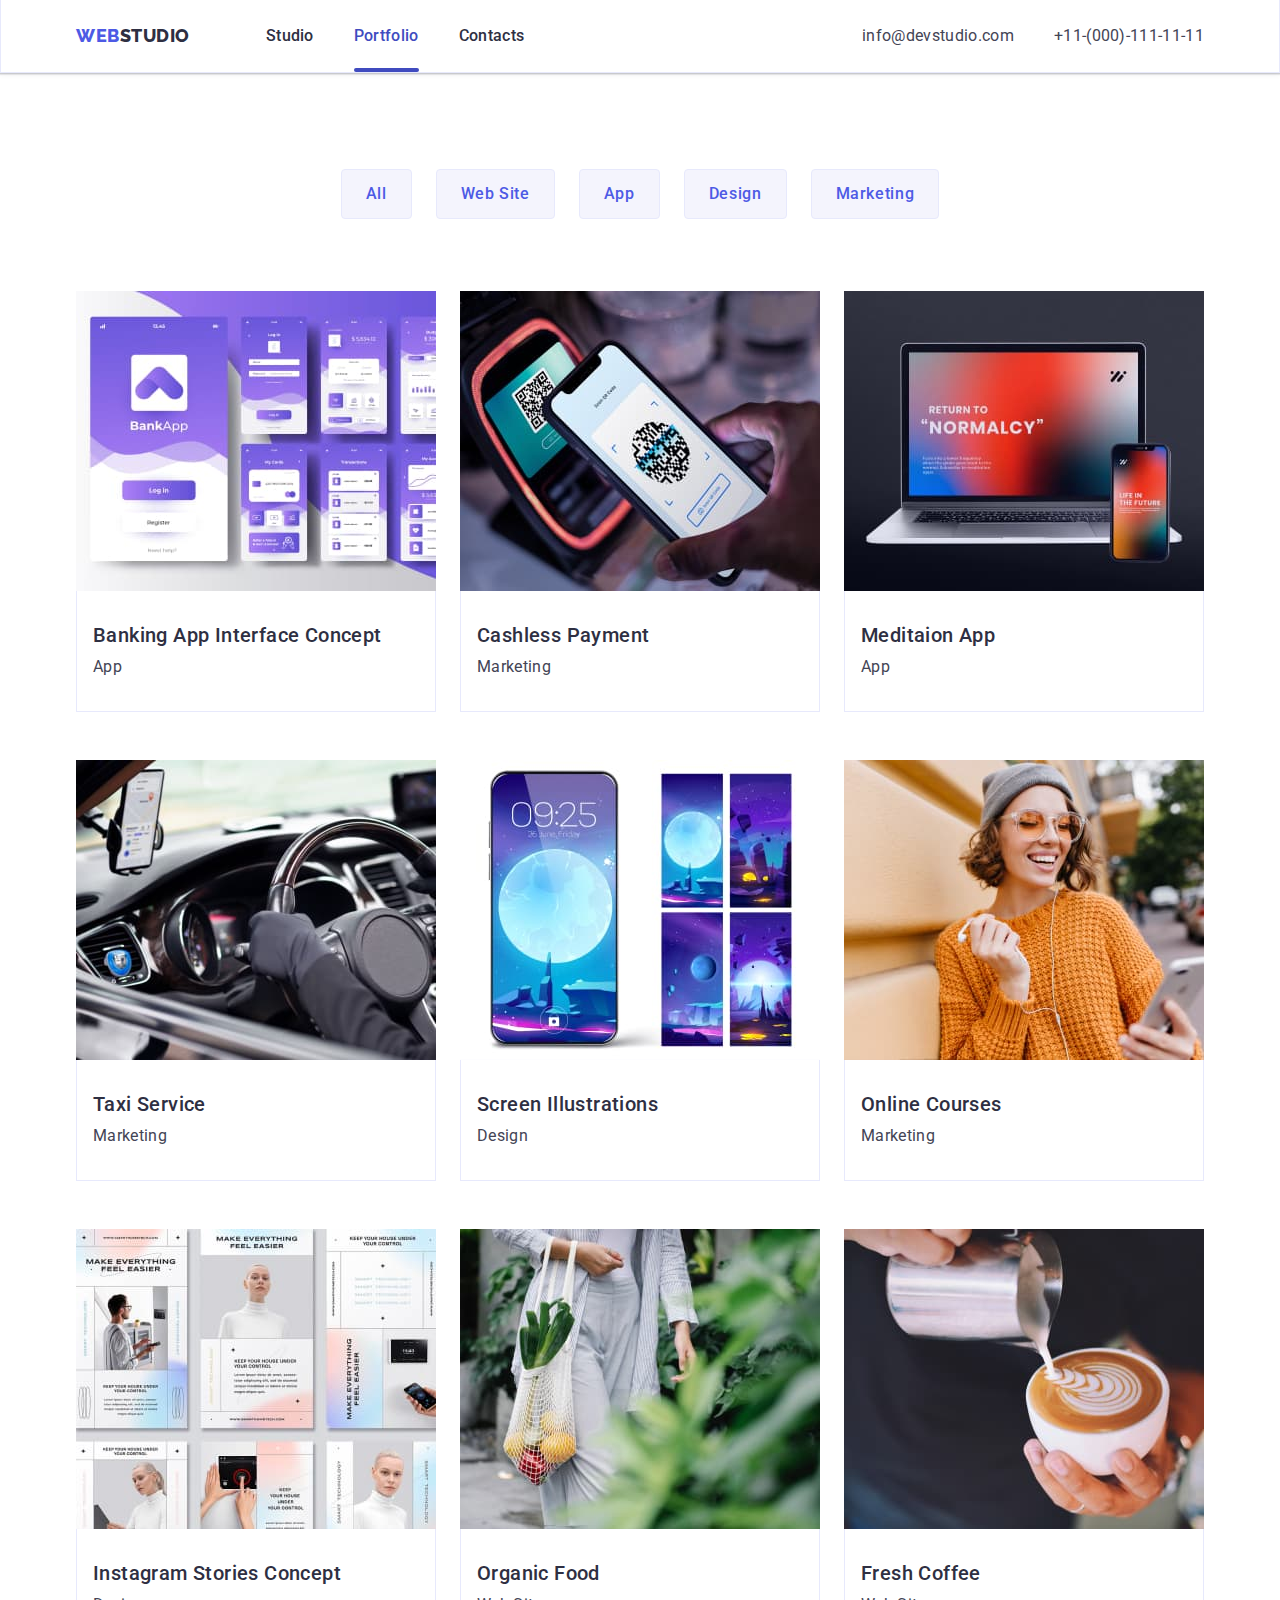
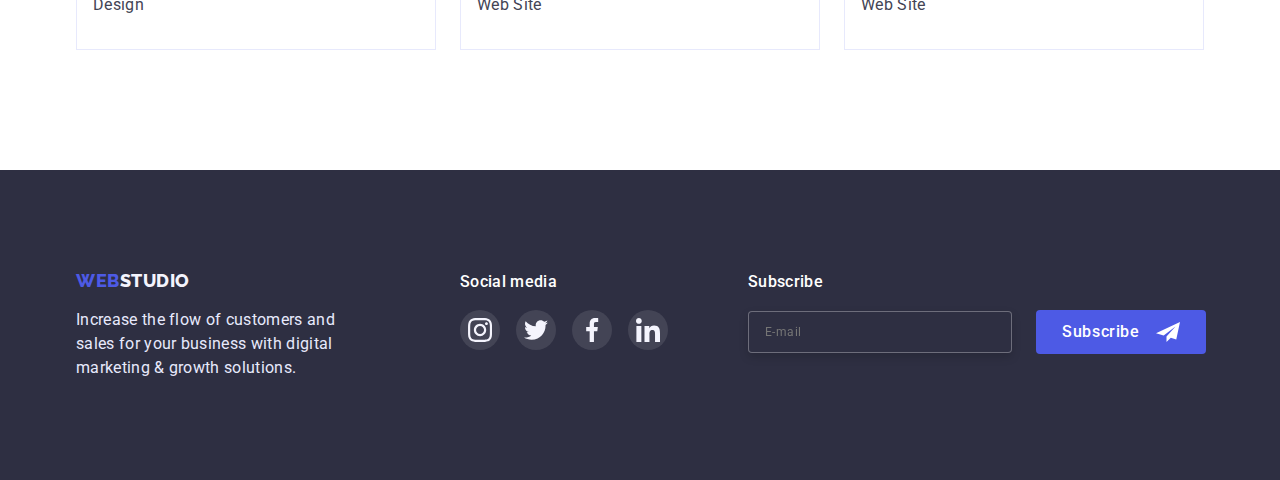
==== portfolio.html @ 1f571b9e "copy" ====
<!DOCTYPE html>
<html lang="en">
  <head>
    <meta charset="UTF-8" />
    <meta http-equiv="X-UA-Compatible" content="IE=edge" />
    <meta name="viewport" content="width=device-width, initial-scale=1.0" />

    <link rel="stylesheet" href="./css/styles.css" />
    <link rel="preconnect" href="https://fonts.googleapis.com" />
    <link rel="preconnect" href="https://fonts.gstatic.com" crossorigin />
    <title>WebStudio</title>
    <link
      href="https://fonts.googleapis.com/css2?family=Raleway:wght@800&family=Roboto:wght@400;500;700;900&display=swap"
      rel="stylesheet"
    />
    <link
      rel="stylesheet"
      href="https://cdn.jsdelivr.net/npm/modern-normalize@1.1.0/modern-normalize.min.css"
    />
    <link rel="stylesheet" href="./css/styles.css" />
  </head>
  <body>
    <!-- ===================navigation================== -->
    <header class="line">
      <div class="container header-page">
        <nav class="header-page-nav">
          <a class="link logo" href="./index.html"
            ><span class="accent">Web</span>Studio</a
          >
          <ul class="link header-page-menu">
            <li class="menu-item">
              <a class="link page-navigation" href="index.html">Studio</a>
            </li>
            <li class="menu-item">
              <a class="link page-navigation current" href="portfolio.html"
                >Portfolio</a
              >
            </li>
            <li class="menu-item">
              <a class="link page-navigation" href="">Contacts</a>
            </li>
          </ul>
        </nav>
        <address class="connection">
          <ul class="link header-page-connect">
            <li class="mail">
              <a class="link contacts" href="mailto:info@devstudio.com"
                >info@devstudio.com</a
              >
            </li>
            <li>
              <a class="link contacts" href="tel:+110001111111"
                >+11-(000)-111-11-11</a
              >
            </li>
          </ul>
        </address>
      </div>
    </header>
    <main>
      <!-- =====================our projects=================== -->
      <section class="project">
        <h1 class="visually-hidden">our projects</h1>
        <div class="container">
          <ul class="link btn-menu">
            <li class="btn-menu-item">
              <button type="button" class="project-button">All</button>
            </li>
            <li class="btn-menu-item">
              <button type="button" class="project-button">Web Site</button>
            </li>
            <li class="btn-menu-item">
              <button type="button" class="project-button">App</button>
            </li>
            <li class="btn-menu-item">
              <button type="button" class="project-button">Design</button>
            </li>
            <li class="btn-menu-item">
              <button type="button" class="project-button">Marketing</button>
            </li>
          </ul>

          <ul class="link project-book">
            <li class="project-book-item">
              <a class="link project-titel" href="#">
                <div class="overlay-wrapper">
                  <img
                    class="picture"
                    src="./images/projeсts/banking.jpg"
                    width="360"
                    height="300"
                    alt="app"
                  />
                  <p class="overlay">
                    14 Stylish and User-Friendly App Design Concepts · Task
                    Manager App · Calorie Tracker App · Exotic Fruit Ecommerce
                    App · Cloud Storage App
                  </p>
                </div>

                <div class="project-box">
                  <h2 class="project-name">Banking App Interface Concept</h2>
                  <p class="project-item">App</p>
                </div>
              </a>
            </li>
            <li class="project-book-item">
              <a href="#" class="link project-titel">
                <div class="overlay-wrapper">
                  <img
                    class="picture"
                    src="./images/projeсts/cashless.jpg"
                    width="360"
                    height="300"
                    alt="pay with phone"
                  />
                  <p class="overlay">
                    14 Stylish and User-Friendly App Design Concepts · Task
                    Manager App · Calorie Tracker App · Exotic Fruit Ecommerce
                    App · Cloud Storage App
                  </p>
                </div>

                <div class="project-box">
                  <h2 class="project-name">Cashless Payment</h2>
                  <p class="project-item">Marketing</p>
                </div>
              </a>
            </li>
            <li class="project-book-item">
              <a href="#" class="link project-titel">
                <div class="overlay-wrapper">
                  <img
                    class="picture"
                    src="./images/projeсts/meditaion.jpg"
                    width="360"
                    height="300"
                    alt="laptop"
                  />
                  <p class="overlay">
                    14 Stylish and User-Friendly App Design Concepts · Task
                    Manager App · Calorie Tracker App · Exotic Fruit Ecommerce
                    App · Cloud Storage App
                  </p>
                </div>

                <div class="project-box">
                  <h2 class="project-name">Meditaion App</h2>
                  <p class="project-item">App</p>
                </div>
              </a>
            </li>
            <li class="project-book-item">
              <a href="#" class="link project-titel">
                <div class="overlay-wrapper">
                  <img
                    class="picture"
                    src="./images/projeсts/taxi.jpg"
                    width="360"
                    height="300"
                    alt="handson the steering wheel of a car"
                  />
                  <p class="overlay">
                    14 Stylish and User-Friendly App Design Concepts · Task
                    Manager App · Calorie Tracker App · Exotic Fruit Ecommerce
                    App · Cloud Storage App
                  </p>
                </div>

                <div class="project-box">
                  <h2 class="project-name">Taxi Service</h2>
                  <p class="project-item">Marketing</p>
                </div>
              </a>
            </li>
            <li class="project-book-item">
              <a href="#" class="link project-titel">
                <div class="overlay-wrapper">
                  <img
                    class="picture"
                    src="./images/projeсts/screen.jpg"
                    width="360"
                    height="300"
                    alt="Illustrations"
                  />
                  <p class="overlay">
                    14 Stylish and User-Friendly App Design Concepts · Task
                    Manager App · Calorie Tracker App · Exotic Fruit Ecommerce
                    App · Cloud Storage App
                  </p>
                </div>

                <div class="project-box">
                  <h2 class="project-name">Screen Illustrations</h2>
                  <p class="project-item">Design</p>
                </div>
              </a>
            </li>
            <li class="project-book-item">
              <a href="#" class="link project-titel">
                <div class="overlay-wrapper">
                  <img
                    class="picture"
                    src="./images/projeсts/online.jpg"
                    alt="smiling girl"
                  />
                  <p class="overlay">
                    14 Stylish and User-Friendly App Design Concepts · Task
                    Manager App · Calorie Tracker App · Exotic Fruit Ecommerce
                    App · Cloud Storage App
                  </p>
                </div>

                <div class="project-box">
                  <h2 class="project-name">Online Courses</h2>
                  <p class="project-item">Marketing</p>
                </div>
              </a>
            </li>
            <li class="project-book-item">
              <a href="#" class="link project-titel">
                <div class="overlay-wrapper">
                  <img
                    class="picture"
                    src="./images/projeсts/instagram.jpg"
                    alt="Stories"
                  />
                  <p class="overlay">
                    14 Stylish and User-Friendly App Design Concepts · Task
                    Manager App · Calorie Tracker App · Exotic Fruit Ecommerce
                    App · Cloud Storage App
                  </p>
                </div>

                <div class="project-box">
                  <h2 class="project-name">Instagram Stories Concept</h2>
                  <p class="project-item">Design</p>
                </div>
              </a>
            </li>
            <li class="project-book-item">
              <a href="#" class="link project-titel">
                <div class="overlay-wrapper">
                  <img
                    class="picture"
                    src="./images/projeсts/organic.jpg"
                    alt="food in a bag"
                  />
                  <p class="overlay">
                    14 Stylish and User-Friendly App Design Concepts · Task
                    Manager App · Calorie Tracker App · Exotic Fruit Ecommerce
                    App · Cloud Storage App
                  </p>
                </div>
                <div class="project-box">
                  <h2 class="project-name">Organic Food</h2>
                  <p class="project-item">Web Site</p>
                </div>
              </a>
            </li>
            <li class="project-book-item">
              <a href="#" class="link project-titel">
                <div class="overlay-wrapper">
                  <img
                    class="picture"
                    src="./images/projeсts/fresh.jpg"
                    alt="pouring milk into coffee"
                  />
                  <p class="overlay">
                    14 Stylish and User-Friendly App Design Concepts · Task
                    Manager App · Calorie Tracker App · Exotic Fruit Ecommerce
                    App · Cloud Storage App
                  </p>
                </div>

                <div class="project-box">
                  <h2 class="project-name">Fresh Coffee</h2>
                  <p class="project-item">Web Site</p>
                </div>
              </a>
            </li>
          </ul>
        </div>
      </section>
    </main>
    <!-- ====================footer=================== -->
    <footer>
      <div class="container footer-box">
        <div>
          <a class="link logo-footer" href="./index.html"
            ><span class="accent">Web</span>Studio</a
          >
          <p class="footer-item">
            Increase the flow of customers and sales for your business with
            digital marketing & growth solutions.
          </p>
        </div>
        <div class="footer-box-left">
          <p class="footer-box-name">Social media</p>
          <ul class="link footer-box-left-item">
            <li class="footer-box-left-title">
              <a class="link footer-social" href="#">
                <svg class="footer-social-icon" width="24" height="24">
                  <use href="./images/icons.svg#icon-instagram"></use>
                </svg>
              </a>
            </li>
            <li class="footer-box-left-title">
              <a class="link footer-social" href="#">
                <svg class="footer-social-icon" width="24" height="24">
                  <use href="./images/icons.svg#icon-twitter"></use>
                </svg>
              </a>
            </li>
            <li class="footer-box-left-title">
              <a class="link footer-social" href="#">
                <svg class="footer-social-icon" width="24" height="24">
                  <use href="./images/icons.svg#icon-facebook"></use>
                </svg>
              </a>
            </li>
            <li class="footer-box-left-title">
              <a class="link footer-social" href="#">
                <svg class="footer-social-icon" width="24" height="24">
                  <use href="./images/icons.svg#icon-linkedin"></use>
                </svg>
              </a>
            </li>
          </ul>
        </div>
        <div class="form-wrapper">
          <p class="form-title">Subscribe</p>
          <form class="form">
            <label for="E-mail">
              <input
                class="footer-input"
                id="E-mail"
                type="text"
                name="E-mail"
                placeholder="E-mail"
              />
            </label>
            <button class="form-btn" type="submit">
              Subscribe
              <svg width="24" height="24">
                <use href="./images/icons.svg#icon-send"></use>
              </svg>
            </button>
          </form>
        </div>
      </div>
    </footer>
  </body>
</html>
---- css/styles.css ----
:root {
  --primary-brand: #4d5ae5;
  --pressed-state: #404bbf;
  --dark: #2e2f42;
  --success: #31d0aa;
  --text: #434455;
  --subtle-text: #8e8f99;
  --accent: #e7e9fc;
  --light: #f4f4fd;
  --modal-overlay: rgba(46, 47, 66, 0.4);
  --hero-background: rgba(46, 47, 66, 0.7);
  --main: #ffffff;
  --transinion-btn: 250ms cubic-bezier(0.4, 0, 0.2, 1);
  --form-color: rgba(255, 255, 255, 0.6);
}

/*  =================nulling styles===================== */

h1,
h2,
h3,
p {
  margin-top: 0;
  margin-bottom: 0;
}

ul {
  margin-bottom: 0;
  margin-top: 0;
  padding-left: 0;
}

.link {
  list-style: none;
  text-decoration: none;
}

img {
  display: block;
  width: 100%;
  height: auto;
}
button {
  cursor: pointer;
}

/* ===============================container================= */

.container {
  width: 1158px;
  margin-left: auto;
  margin-right: auto;
  padding-left: 15px;
  padding-right: 15px;
}

/* ===================body===================== */

body {
  font-family: "Roboto", sans-serif;
  background: var(--main);
  color: var(--dark);
}

.page-navigation.current {
  color: var(--pressed-state);
}

/* --------------header------------- */

.header-page {
  display: flex;
  align-items: center;
}

.header-page-nav {
  display: flex;
  align-items: center;
}

.header-page-menu {
  display: flex;
  align-items: center;
  gap: 40px;
}

.header-page-connect {
  display: flex;
  align-items: center;
}

.accent {
  color: var(--primary-brand);
}

.logo {
  margin-right: 76px;
  padding-top: 24px;
  padding-bottom: 24px;
  font-family: "Raleway", sans-serif;
  font-weight: 800;
  font-size: 18px;
  line-height: 1.33;
  letter-spacing: 0.03em;
  text-transform: uppercase;
  color: var(--dark);
}

.menu-item {
}

.connection {
  font-style: normal;
  margin-left: auto;
}

.mail {
  margin-right: 40px;
}

.contacts {
  font-weight: 400;
  font-size: 16px;
  line-height: 1.5;
  letter-spacing: 0.02em;
  color: var(--text);
  transition: color var(--transinion-btn);
}

.contacts:hover,
.contacts:focus {
  color: var(--pressed-state);
}
.page-navigation {
  position: relative;
  padding-top: 24px;
  padding-bottom: 24px;
  font-weight: 500;
  font-size: 16px;
  line-height: 1.5;
  letter-spacing: 0.02em;
  color: var(--dark);
  display: block;
  transition: color var(--transinion-btn);
}

.page-navigation:hover,
.page-navigation:focus {
  color: var(--pressed-state);
}

/* =================line========== */
.page-navigation::after {
  position: absolute;
  left: 0;
  bottom: 0;
  content: "";
  display: block;
  width: 100%;
  height: 4px;
  border-radius: 2px;
  background-color: var(--pressed-state);
  opacity: 0;
  transition: opacity var(--transinion-btn);
}

.current::after {
  opacity: 1;
}

/* -----------------hero-------------- */

.hero {
  padding-top: 188px;
  padding-bottom: 188px;
  background-color: var(--dark);
  height: 600px;
  max-width: 1440px;
  margin-left: auto;
  margin-right: auto;
  background-image: linear-gradient(
      rgba(46, 47, 66, 0.7),
      rgba(46, 47, 66, 0.7)
    ),
    url(../images/hero.jpg);
  background-size: cover;
  background-position: center;
  background-repeat: no-repeat;
}

.hero-container {
  display: flex;
  flex-direction: column;
  align-items: center;
}

.hero-name {
  font-size: 56px;
  line-height: 1.07;
  text-align: center;
  letter-spacing: 0.02em;
  color: var(--main);
  width: 512px;
}

.hero-button {
  margin-top: 48px;
  background: var(--primary-brand);
  box-shadow: 0px 4px 4px rgba(0, 0, 0, 0.15);
  border-radius: 4px;
  color: var(--main);
  font-weight: 500;
  font-size: 16px;
  line-height: 1.5;
  font-family: inherit;
  letter-spacing: 0.04em;
  padding: 16px 32px;
  border: none;
  transition: color var(--transinion-btn),
    background-color var(--transinion-btn);
}

.hero-button:hover,
.hero-button:focus {
  background-color: var(--pressed-state);
  color: var(--main);
}

/*---------------------top priorities ------------------ */

.priorities {
  display: flex;
}

.page:not(:last-child) {
  margin-right: 24px;
}

.priorities-page {
  padding-top: 120px;
  padding-bottom: 120px;
}

.visually-hidden {
  position: absolute;
  white-space: nowrap;
  width: 1px;
  height: 1px;
  overflow: hidden;
  border: 0;
  padding: 0;
  clip: rect(0 0 0 0);
  clip-path: inset(50%);
  margin: -1px;
}

.priorities-name {
  margin-bottom: 8px;
  font-weight: 500;
  font-size: 20px;
  line-height: 1.2;
  letter-spacing: 0.02em;
  color: var(--dark);
}

.priorities-item {
  font-size: 16px;
  line-height: 1.5;
  letter-spacing: 0.02em;
  color: var(--text);
}
/* ==================icon=========== */
.page::before {
  display: block;
  content: "";
  height: 112px;
  margin-bottom: 8px;
  background: var(--light);
  border-radius: 4px;
  background-position: center;
  background-repeat: no-repeat;
}
.page:nth-child(1)::before {
  background-image: url(../images/section2/camila.jpg);
}
.page:nth-child(2)::before {
  background-image: url(../images/section2/clock.png);
}
.page:nth-child(3)::before {
  background-image: url(../images/section2/diagram.png);
}
.page:nth-child(4)::before {
  background-image: url(../images/section2/astronaut.png);
}

/*------------------------ what are we doing----------------- */

.doing {
  padding-bottom: 120px;
}

.activities-item {
  margin-bottom: 72px;
  font-size: 36px;
  line-height: 1.11;
  text-align: center;
  letter-spacing: 0.02em;
  text-transform: capitalize;
  color: var(--dark);
}

.doing-box:not(:last-child) {
  margin-right: 24px;
}

.doing-page {
  display: flex;
}

/*-------------------------------- our team----------------------- */

.team {
  background-color: var(--light);
  padding-top: 120px;
  padding-bottom: 110px;
}

.team-section {
  display: flex;
}

.team-titel {
  background-color: var(--main);
  box-shadow: 0px 1px 6px rgba(46, 47, 66, 0.08),
    0px 1px 1px rgba(46, 47, 66, 0.16), 0px 2px 1px rgba(46, 47, 66, 0.08);
  border-radius: 0px 0px 4px 4px;
}

.team-titel:not(:last-child) {
  margin-right: 24px;
}

.team-page {
  padding: 32px 16px;
}

.team-item {
  margin-bottom: 72px;
  font-size: 36px;
  line-height: 1.11;
  text-align: center;
  letter-spacing: 0.02em;
  text-transform: capitalize;
  color: var(--dark);
}

.name {
  margin-bottom: 8px;
  font-weight: 500;
  font-size: 20px;
  line-height: 1.2;
  text-align: center;
  letter-spacing: 0.02em;
  color: var(--dark);
}

.job-titel {
  font-size: 16px;
  line-height: 1.5;
  text-align: center;
  letter-spacing: 0.02em;
  color: var(--text);
  margin-bottom: 8px;
}
.team-social-box {
  display: flex;
  align-items: center;
  justify-content: space-between;
}
.team-social-item-btn {
  display: flex;
  justify-content: center;
  align-items: center;
  width: 40px;
  height: 40px;
  background-color: var(--primary-brand);
  border-radius: 50%;
  transition: background-color var(--transinion-btn),
    filter var(--transinion-btn);
}
.team-social-item-btn:hover,
.team-social-item-btn:focus {
  filter: drop-shadow(0px 4px 4px rgba(0, 0, 0, 0.25));
  background-color: var(--pressed-state);
}

/* =====================customers================ */
.customers {
  padding-top: 130px;
  padding-bottom: 120px;
}
.customers-title {
  margin-bottom: 72px;
  font-size: 36px;
  line-height: 1.11;
  text-align: center;
  letter-spacing: 0.02em;
  text-transform: capitalize;
  color: var(--dark);
}
.customers-box {
  display: flex;
  justify-content: center;
}
.customers-item {
  width: 168px;
  height: 88px;
  display: flex;
  justify-content: center;
  align-items: center;
  border: 1px solid var(--subtle-text);
  border-radius: 4px;
  fill: #8e8f99;
  transition: fill var(--transinion-btn), border var(--transinion-btn);
}
.customers-item:hover,
.customers-item:focus {
  border: 1px solid var(--pressed-state);
  fill: var(--pressed-state);
}

.customers-box-item:not(:last-child) {
  margin-right: 24px;
}

/*-------------------------footer------------------- */

footer {
  background-color: var(--dark);
  padding-top: 100px;
  padding-bottom: 100px;
}

.logo-footer {
  color: var(--light);
  font-family: "Raleway";
  font-weight: 800;
  font-size: 18px;
  line-height: 1.16;
  letter-spacing: 0.03em;
  text-transform: uppercase;
}

.footer-item {
  margin-top: 16px;
  line-height: 1.5;
  letter-spacing: 0.02em;
  color: var(--accent);
  width: 264px;
}

.footer-box {
  display: flex;
  align-items: baseline;
}
.footer-box-left-item {
  display: flex;
}
.footer-box-left {
  margin-left: 120px;
}
.footer-box-name {
  margin-bottom: 16px;
  font-weight: 500;
  font-size: 16px;
  line-height: 1.5;
  letter-spacing: 0.02em;
  color: var(--main);
}
.footer-box-left-title:not(:last-child) {
  margin-right: 16px;
}
.footer-social {
  display: flex;
  justify-content: center;
  align-items: center;
  width: 40px;
  height: 40px;
  background: rgba(255, 255, 255, 0.1);
  border-radius: 50%;
  padding: 0;
  transition: background-color var(--transinion-btn);
}
.footer-social:hover,
.footer-social:focus {
  background-color: var(--success);
}
/* ================================form=================== */
.form-wrapper {
  margin-left: 80px;
}

.form-title {
  margin-bottom: 16px;
  font-weight: 500;
  font-size: 16px;
  line-height: 24px;
  letter-spacing: 0.02em;
  color: var(--main);
}

.footer-input {
  padding: 8px 16px;
  width: 264px;
  border: 1px solid rgba(255, 255, 255, 0.3);
  filter: drop-shadow(0px 4px 4px rgba(0, 0, 0, 0.15));
  border-radius: 4px;
  font-weight: 400;
  font-size: 12px;
  line-height: 24px;
  letter-spacing: 0.04em;
  color: var(--main);
  background-color: var(--dark);
}
.form-btn {
  display: flex;
  align-items: center;
  gap: 16px;
  background-color: var(--primary-brand);
  border-radius: 4px;
  border-color: transparent;
  padding: 8px 24px;
  margin-left: 24px;
  font-weight: 500;
  font-size: 16px;
  line-height: 24px;
  text-align: center;
  letter-spacing: 0.04em;
  color: var(--main);
  transition: background-color var(--transinion-btn);
}

.form-btn:hover,
.form-btn:focus {
  background-color: var(--pressed-state);
}
.form {
  display: flex;
  align-items: center;
}
/*----------------------------- portfolio-------------------- */

/* ==============header========= */

.line {
  border: 1px solid var(--accent);
  border-top: none;
  box-shadow: 0px 2px 1px rgba(46, 47, 66, 0.08),
    0px 1px 1px rgba(46, 47, 66, 0.16), 0px 1px 6px rgba(46, 47, 66, 0.08);
}

/*---------------------------- our project-------------------- */
.project {
  padding-top: 96px;
  padding-bottom: 120px;
}
.project-button {
  font-family: inherit;
  background: var(--light);
  border: 1px solid var(--accent);
  border-radius: 4px;
  color: var(--primary-brand);
  padding: 12px 24px;
  font-weight: 500;
  font-size: 16px;
  line-height: 1.5;
  text-align: center;
  letter-spacing: 0.04em;
  transition: background-color var(--transinion-btn),
    color var(--transinion-btn), box-shadow var(--transinion-btn);
}

.project-button:hover,
.project-button:focus {
  background-color: var(--pressed-state);
  color: var(--main);
  box-shadow: 0px 3px 1px rgba(0, 0, 0, 0.1), 0px 2px 1px rgba(0, 0, 0, 0.08),
    0px 2px 2px rgba(0, 0, 0, 0.12);
  border-color: transparent;
}

.project-name {
  margin-bottom: 8px;
  font-weight: 500;
  font-size: 20px;
  line-height: 1.2;
  letter-spacing: 0.02em;
  color: var(--dark);
}

.project-item {
  margin: 0;
  font-size: 16px;
  line-height: 1.5;
  letter-spacing: 0.02em;
  color: var(--text);
}

.btn-menu {
  margin-bottom: 72px;
  display: flex;
  justify-content: center;
}

.btn-menu-item:not(:last-child) {
  margin-right: 24px;
}

.project-book {
  display: flex;
  flex-wrap: wrap;
  column-gap: 24px;
  row-gap: 48px;
}
.project-book-item {
  flex-basis: calc((100% - 48px) / 3);
}

.project-box {
  border: 1px solid var(--accent);
  border-top: none;
  padding: 32px 0 32px 16px;
}
.project-titel {
  display: block;
  transition: box-shadow var(--transinion-btn);
}
.project-titel:hover,
.project-titel:focus {
  box-shadow: 0px 1px 6px rgba(46, 47, 66, 0.08),
    0px 1px 1px rgba(46, 47, 66, 0.16), 0px 2px 1px rgba(46, 47, 66, 0.08);
}
/* =======================overlay================== */
.overlay {
  position: absolute;
  left: 0;
  top: 0;
  padding: 40px 32px;
  width: 100%;
  height: 100%;
  transform: translate(0, 100%);
  transition: transform var(--transinion-btn);
  line-height: 1.5;
  letter-spacing: 0.02em;
  color: #f4f4fd;
  background: #4d5ae5;
  background-blend-mode: soft-light;
  mix-blend-mode: normal;
}
.overlay-wrapper {
  position: relative;
  overflow: hidden;
}
.project-titel:hover .overlay,
.project-titel:focus .overlay {
  transform: translate(0, 0);
}
/* =================modal window====================== */
.backdrop {
  position: fixed;
  top: 0;
  left: 0;
  width: 100%;
  height: 100%;
  background: var(--modal-overlay);
  z-index: 100;
  transition: opacity var(--transinion-btn), visibility var(--transinion-btn);
}
.backdrop.is-hidden {
  opacity: 0;
  visibility: hidden;
  pointer-events: none;
}
.modal {
  width: 408px;
  min-height: 576px;
  background-color: var(--main);
  position: absolute;
  top: 50%;
  left: 50%;
  transform: translate(-50%, -50%);
  padding: 70px 24px 24px;
  border-radius: 4px;
}
.modal-close-btn {
  background-color: transparent;
  border-color: transparent;
  padding: 0;
  background: #e7e9fc;
  width: 24px;
  height: 24px;
  border-radius: 50%;
  display: flex;
  justify-content: center;
  align-items: center;
  position: absolute;
  top: 24px;
  right: 24px;
  transition: background-color 250ms cubic-bezier(0.4, 0, 0.2, 1);
}
.modal-close-btn-icon:hover,
.moal-close-btn-icon:focus {
}
.modal-close-btn:hover,
.modal-close-btn:focus {
  background-color: var(--pressed-state);
  fill: var(--main);
  border-color: transparent;
}
/* ==================modal-form==================== */

.modal-title {
  margin-bottom: 16px;
  font-weight: 500;
  font-size: 16px;
  line-height: 1.5;
  text-align: center;
  letter-spacing: 0.02em;
  color: var(--dark);
}
.modal-wrapper {
  display: flex;
  flex-direction: column;
  border-color: transparent;
}
.modal-form-box {
  margin-bottom: 8px;
}
.input-title {
  display: block;
  font-size: 12px;
  line-height: 14px;
  letter-spacing: 0.04em;
  color: var(--subtle-text);
  margin-bottom: 4px;
}
.form-icon-wrapper {
  position: relative;
  display: block;
}
.form-input {
  border-color: transparent;
  width: 100%;
  height: 40px;
  color: #2e2f42;
  padding-left: 38px;
  border-radius: 4px;
  transition: border-color var(--transinion-btn);
  font-family: "Roboto";
  font-style: normal;
  font-weight: 400;
  font-size: 16px;
  line-height: 1.5;
  letter-spacing: 0.02em;
}
.form-icon {
  position: absolute;
  top: 50%;
  left: 0;
  transform: translate(0, -50%);
  left: 16px;
  transition: fill var(--transinion-btn);
}
.icon-wrapper {
  display: block;
  border: 1px solid rgba(33, 33, 33, 0.2);
  border-radius: 4px;
  transition: border-color var(--transinion-btn);
}
.form-input:focus {
  border: 1px solid var(--primary-brand);
  outline: none;
}
.icon-wrapper:focus {
  border: 1px solid var(--primary-brand);
  fill: var(--primary-brand);
  outline: none;
}
.form-input:focus + .form-icon {
  fill: var(--primary-brand);
}
.textarea-label {
  margin-bottom: 16px;
}
.text-input {
  width: 100%;
  height: 120px;
  border: 1px solid rgba(33, 33, 33, 0.2);
  border-radius: 4px;
  resize: none;
  padding: 8px;
  padding-left: 16px;
  font-family: "Roboto";
  font-style: normal;
  font-weight: 400;
  font-size: 16px;
  line-height: 1.5;
  letter-spacing: 0.02em;
  color: #2e2f42;
}
.text-input::placeholder {
  font-family: "Roboto";
  font-style: normal;
  font-weight: 400;
  font-size: 12px;
  line-height: 1.16;
  letter-spacing: 0.04em;
  color: rgba(117, 117, 117, 0.5);
}
.user-policy-item:before {
  display: block;
  content: "";
  width: 16px;
  height: 16px;
  border: 1px solid var(--dark);
  border-radius: 2px;
  cursor: pointer;
}
.check-icon:checked + .user-policy-item::before {
  background-color: var(--pressed-state);
  background-image: url(../images/vector.svg);
  background-repeat: no-repeat;
  background-size: auto;
  background-position: center;
  transition: outline var(--transinion-btn);
}
.check-icon:focus + .user-policy-item::before {
  outline: 1px solid var(--primary-brand);
}
.user-policy-item {
  display: flex;
  align-items: center;
  gap: 8px;
  margin-bottom: 24px;
  font-family: "Roboto";
  font-style: normal;
  font-weight: 400;
  font-size: 12px;
  line-height: 1.16;
  letter-spacing: 0.04em;
  color: #757575;
}
.policy {
  color: var(--primary-brand);
}
.modal-form-btn {
  display: block;
  margin-left: auto;
  margin-right: auto;
  width: 169px;
  height: 56px;
  font-weight: 500;
  font-size: 16px;
  line-height: 1.5;
  text-align: center;
  letter-spacing: 0.04em;
  color: var(--main);
  background-color: #4d5ae5;
  box-shadow: 0px 4px 4px rgba(0, 0, 0, 0.15);
  border-radius: 4px;
  padding: 16px 32px;
  border-color: transparent;
  transition: background-color var(--pressed-state),
    box-shadow var(--transinion-btn);
}
.modal-form-btn:hover,
.modal-form-btn:focus {
  background-color: #404bbf;
  box-shadow: 0px 4px 4px rgba(0, 0, 0, 0.15);
  border-radius: 4px;
}
---- css/styles.css ----
:root {
  --primary-brand: #4d5ae5;
  --pressed-state: #404bbf;
  --dark: #2e2f42;
  --success: #31d0aa;
  --text: #434455;
  --subtle-text: #8e8f99;
  --accent: #e7e9fc;
  --light: #f4f4fd;
  --modal-overlay: rgba(46, 47, 66, 0.4);
  --hero-background: rgba(46, 47, 66, 0.7);
  --main: #ffffff;
  --transinion-btn: 250ms cubic-bezier(0.4, 0, 0.2, 1);
  --form-color: rgba(255, 255, 255, 0.6);
}

/*  =================nulling styles===================== */

h1,
h2,
h3,
p {
  margin-top: 0;
  margin-bottom: 0;
}

ul {
  margin-bottom: 0;
  margin-top: 0;
  padding-left: 0;
}

.link {
  list-style: none;
  text-decoration: none;
}

img {
  display: block;
  width: 100%;
  height: auto;
}
button {
  cursor: pointer;
}

/* ===============================container================= */

.container {
  width: 1158px;
  margin-left: auto;
  margin-right: auto;
  padding-left: 15px;
  padding-right: 15px;
}

/* ===================body===================== */

body {
  font-family: "Roboto", sans-serif;
  background: var(--main);
  color: var(--dark);
}

.page-navigation.current {
  color: var(--pressed-state);
}

/* --------------header------------- */

.header-page {
  display: flex;
  align-items: center;
}

.header-page-nav {
  display: flex;
  align-items: center;
}

.header-page-menu {
  display: flex;
  align-items: center;
  gap: 40px;
}

.header-page-connect {
  display: flex;
  align-items: center;
}

.accent {
  color: var(--primary-brand);
}

.logo {
  margin-right: 76px;
  padding-top: 24px;
  padding-bottom: 24px;
  font-family: "Raleway", sans-serif;
  font-weight: 800;
  font-size: 18px;
  line-height: 1.33;
  letter-spacing: 0.03em;
  text-transform: uppercase;
  color: var(--dark);
}

.menu-item {
}

.connection {
  font-style: normal;
  margin-left: auto;
}

.mail {
  margin-right: 40px;
}

.contacts {
  font-weight: 400;
  font-size: 16px;
  line-height: 1.5;
  letter-spacing: 0.02em;
  color: var(--text);
  transition: color var(--transinion-btn);
}

.contacts:hover,
.contacts:focus {
  color: var(--pressed-state);
}
.page-navigation {
  position: relative;
  padding-top: 24px;
  padding-bottom: 24px;
  font-weight: 500;
  font-size: 16px;
  line-height: 1.5;
  letter-spacing: 0.02em;
  color: var(--dark);
  display: block;
  transition: color var(--transinion-btn);
}

.page-navigation:hover,
.page-navigation:focus {
  color: var(--pressed-state);
}

/* =================line========== */
.page-navigation::after {
  position: absolute;
  left: 0;
  bottom: 0;
  content: "";
  display: block;
  width: 100%;
  height: 4px;
  border-radius: 2px;
  background-color: var(--pressed-state);
  opacity: 0;
  transition: opacity var(--transinion-btn);
}

.current::after {
  opacity: 1;
}

/* -----------------hero-------------- */

.hero {
  padding-top: 188px;
  padding-bottom: 188px;
  background-color: var(--dark);
  height: 600px;
  max-width: 1440px;
  margin-left: auto;
  margin-right: auto;
  background-image: linear-gradient(
      rgba(46, 47, 66, 0.7),
      rgba(46, 47, 66, 0.7)
    ),
    url(../images/hero.jpg);
  background-size: cover;
  background-position: center;
  background-repeat: no-repeat;
}

.hero-container {
  display: flex;
  flex-direction: column;
  align-items: center;
}

.hero-name {
  font-size: 56px;
  line-height: 1.07;
  text-align: center;
  letter-spacing: 0.02em;
  color: var(--main);
  width: 512px;
}

.hero-button {
  margin-top: 48px;
  background: var(--primary-brand);
  box-shadow: 0px 4px 4px rgba(0, 0, 0, 0.15);
  border-radius: 4px;
  color: var(--main);
  font-weight: 500;
  font-size: 16px;
  line-height: 1.5;
  font-family: inherit;
  letter-spacing: 0.04em;
  padding: 16px 32px;
  border: none;
  transition: color var(--transinion-btn),
    background-color var(--transinion-btn);
}

.hero-button:hover,
.hero-button:focus {
  background-color: var(--pressed-state);
  color: var(--main);
}

/*---------------------top priorities ------------------ */

.priorities {
  display: flex;
}

.page:not(:last-child) {
  margin-right: 24px;
}

.priorities-page {
  padding-top: 120px;
  padding-bottom: 120px;
}

.visually-hidden {
  position: absolute;
  white-space: nowrap;
  width: 1px;
  height: 1px;
  overflow: hidden;
  border: 0;
  padding: 0;
  clip: rect(0 0 0 0);
  clip-path: inset(50%);
  margin: -1px;
}

.priorities-name {
  margin-bottom: 8px;
  font-weight: 500;
  font-size: 20px;
  line-height: 1.2;
  letter-spacing: 0.02em;
  color: var(--dark);
}

.priorities-item {
  font-size: 16px;
  line-height: 1.5;
  letter-spacing: 0.02em;
  color: var(--text);
}
/* ==================icon=========== */
.page::before {
  display: block;
  content: "";
  height: 112px;
  margin-bottom: 8px;
  background: var(--light);
  border-radius: 4px;
  background-position: center;
  background-repeat: no-repeat;
}
.page:nth-child(1)::before {
  background-image: url(../images/section2/camila.jpg);
}
.page:nth-child(2)::before {
  background-image: url(../images/section2/clock.png);
}
.page:nth-child(3)::before {
  background-image: url(../images/section2/diagram.png);
}
.page:nth-child(4)::before {
  background-image: url(../images/section2/astronaut.png);
}

/*------------------------ what are we doing----------------- */

.doing {
  padding-bottom: 120px;
}

.activities-item {
  margin-bottom: 72px;
  font-size: 36px;
  line-height: 1.11;
  text-align: center;
  letter-spacing: 0.02em;
  text-transform: capitalize;
  color: var(--dark);
}

.doing-box:not(:last-child) {
  margin-right: 24px;
}

.doing-page {
  display: flex;
}

/*-------------------------------- our team----------------------- */

.team {
  background-color: var(--light);
  padding-top: 120px;
  padding-bottom: 110px;
}

.team-section {
  display: flex;
}

.team-titel {
  background-color: var(--main);
  box-shadow: 0px 1px 6px rgba(46, 47, 66, 0.08),
    0px 1px 1px rgba(46, 47, 66, 0.16), 0px 2px 1px rgba(46, 47, 66, 0.08);
  border-radius: 0px 0px 4px 4px;
}

.team-titel:not(:last-child) {
  margin-right: 24px;
}

.team-page {
  padding: 32px 16px;
}

.team-item {
  margin-bottom: 72px;
  font-size: 36px;
  line-height: 1.11;
  text-align: center;
  letter-spacing: 0.02em;
  text-transform: capitalize;
  color: var(--dark);
}

.name {
  margin-bottom: 8px;
  font-weight: 500;
  font-size: 20px;
  line-height: 1.2;
  text-align: center;
  letter-spacing: 0.02em;
  color: var(--dark);
}

.job-titel {
  font-size: 16px;
  line-height: 1.5;
  text-align: center;
  letter-spacing: 0.02em;
  color: var(--text);
  margin-bottom: 8px;
}
.team-social-box {
  display: flex;
  align-items: center;
  justify-content: space-between;
}
.team-social-item-btn {
  display: flex;
  justify-content: center;
  align-items: center;
  width: 40px;
  height: 40px;
  background-color: var(--primary-brand);
  border-radius: 50%;
  transition: background-color var(--transinion-btn),
    filter var(--transinion-btn);
}
.team-social-item-btn:hover,
.team-social-item-btn:focus {
  filter: drop-shadow(0px 4px 4px rgba(0, 0, 0, 0.25));
  background-color: var(--pressed-state);
}

/* =====================customers================ */
.customers {
  padding-top: 130px;
  padding-bottom: 120px;
}
.customers-title {
  margin-bottom: 72px;
  font-size: 36px;
  line-height: 1.11;
  text-align: center;
  letter-spacing: 0.02em;
  text-transform: capitalize;
  color: var(--dark);
}
.customers-box {
  display: flex;
  justify-content: center;
}
.customers-item {
  width: 168px;
  height: 88px;
  display: flex;
  justify-content: center;
  align-items: center;
  border: 1px solid var(--subtle-text);
  border-radius: 4px;
  fill: #8e8f99;
  transition: fill var(--transinion-btn), border var(--transinion-btn);
}
.customers-item:hover,
.customers-item:focus {
  border: 1px solid var(--pressed-state);
  fill: var(--pressed-state);
}

.customers-box-item:not(:last-child) {
  margin-right: 24px;
}

/*-------------------------footer------------------- */

footer {
  background-color: var(--dark);
  padding-top: 100px;
  padding-bottom: 100px;
}

.logo-footer {
  color: var(--light);
  font-family: "Raleway";
  font-weight: 800;
  font-size: 18px;
  line-height: 1.16;
  letter-spacing: 0.03em;
  text-transform: uppercase;
}

.footer-item {
  margin-top: 16px;
  line-height: 1.5;
  letter-spacing: 0.02em;
  color: var(--accent);
  width: 264px;
}

.footer-box {
  display: flex;
  align-items: baseline;
}
.footer-box-left-item {
  display: flex;
}
.footer-box-left {
  margin-left: 120px;
}
.footer-box-name {
  margin-bottom: 16px;
  font-weight: 500;
  font-size: 16px;
  line-height: 1.5;
  letter-spacing: 0.02em;
  color: var(--main);
}
.footer-box-left-title:not(:last-child) {
  margin-right: 16px;
}
.footer-social {
  display: flex;
  justify-content: center;
  align-items: center;
  width: 40px;
  height: 40px;
  background: rgba(255, 255, 255, 0.1);
  border-radius: 50%;
  padding: 0;
  transition: background-color var(--transinion-btn);
}
.footer-social:hover,
.footer-social:focus {
  background-color: var(--success);
}
/* ================================form=================== */
.form-wrapper {
  margin-left: 80px;
}

.form-title {
  margin-bottom: 16px;
  font-weight: 500;
  font-size: 16px;
  line-height: 24px;
  letter-spacing: 0.02em;
  color: var(--main);
}

.footer-input {
  padding: 8px 16px;
  width: 264px;
  border: 1px solid rgba(255, 255, 255, 0.3);
  filter: drop-shadow(0px 4px 4px rgba(0, 0, 0, 0.15));
  border-radius: 4px;
  font-weight: 400;
  font-size: 12px;
  line-height: 24px;
  letter-spacing: 0.04em;
  color: var(--main);
  background-color: var(--dark);
}
.form-btn {
  display: flex;
  align-items: center;
  gap: 16px;
  background-color: var(--primary-brand);
  border-radius: 4px;
  border-color: transparent;
  padding: 8px 24px;
  margin-left: 24px;
  font-weight: 500;
  font-size: 16px;
  line-height: 24px;
  text-align: center;
  letter-spacing: 0.04em;
  color: var(--main);
  transition: background-color var(--transinion-btn);
}

.form-btn:hover,
.form-btn:focus {
  background-color: var(--pressed-state);
}
.form {
  display: flex;
  align-items: center;
}
/*----------------------------- portfolio-------------------- */

/* ==============header========= */

.line {
  border: 1px solid var(--accent);
  border-top: none;
  box-shadow: 0px 2px 1px rgba(46, 47, 66, 0.08),
    0px 1px 1px rgba(46, 47, 66, 0.16), 0px 1px 6px rgba(46, 47, 66, 0.08);
}

/*---------------------------- our project-------------------- */
.project {
  padding-top: 96px;
  padding-bottom: 120px;
}
.project-button {
  font-family: inherit;
  background: var(--light);
  border: 1px solid var(--accent);
  border-radius: 4px;
  color: var(--primary-brand);
  padding: 12px 24px;
  font-weight: 500;
  font-size: 16px;
  line-height: 1.5;
  text-align: center;
  letter-spacing: 0.04em;
  transition: background-color var(--transinion-btn),
    color var(--transinion-btn), box-shadow var(--transinion-btn);
}

.project-button:hover,
.project-button:focus {
  background-color: var(--pressed-state);
  color: var(--main);
  box-shadow: 0px 3px 1px rgba(0, 0, 0, 0.1), 0px 2px 1px rgba(0, 0, 0, 0.08),
    0px 2px 2px rgba(0, 0, 0, 0.12);
  border-color: transparent;
}

.project-name {
  margin-bottom: 8px;
  font-weight: 500;
  font-size: 20px;
  line-height: 1.2;
  letter-spacing: 0.02em;
  color: var(--dark);
}

.project-item {
  margin: 0;
  font-size: 16px;
  line-height: 1.5;
  letter-spacing: 0.02em;
  color: var(--text);
}

.btn-menu {
  margin-bottom: 72px;
  display: flex;
  justify-content: center;
}

.btn-menu-item:not(:last-child) {
  margin-right: 24px;
}

.project-book {
  display: flex;
  flex-wrap: wrap;
  column-gap: 24px;
  row-gap: 48px;
}
.project-book-item {
  flex-basis: calc((100% - 48px) / 3);
}

.project-box {
  border: 1px solid var(--accent);
  border-top: none;
  padding: 32px 0 32px 16px;
}
.project-titel {
  display: block;
  transition: box-shadow var(--transinion-btn);
}
.project-titel:hover,
.project-titel:focus {
  box-shadow: 0px 1px 6px rgba(46, 47, 66, 0.08),
    0px 1px 1px rgba(46, 47, 66, 0.16), 0px 2px 1px rgba(46, 47, 66, 0.08);
}
/* =======================overlay================== */
.overlay {
  position: absolute;
  left: 0;
  top: 0;
  padding: 40px 32px;
  width: 100%;
  height: 100%;
  transform: translate(0, 100%);
  transition: transform var(--transinion-btn);
  line-height: 1.5;
  letter-spacing: 0.02em;
  color: #f4f4fd;
  background: #4d5ae5;
  background-blend-mode: soft-light;
  mix-blend-mode: normal;
}
.overlay-wrapper {
  position: relative;
  overflow: hidden;
}
.project-titel:hover .overlay,
.project-titel:focus .overlay {
  transform: translate(0, 0);
}
/* =================modal window====================== */
.backdrop {
  position: fixed;
  top: 0;
  left: 0;
  width: 100%;
  height: 100%;
  background: var(--modal-overlay);
  z-index: 100;
  transition: opacity var(--transinion-btn), visibility var(--transinion-btn);
}
.backdrop.is-hidden {
  opacity: 0;
  visibility: hidden;
  pointer-events: none;
}
.modal {
  width: 408px;
  min-height: 576px;
  background-color: var(--main);
  position: absolute;
  top: 50%;
  left: 50%;
  transform: translate(-50%, -50%);
  padding: 70px 24px 24px;
  border-radius: 4px;
}
.modal-close-btn {
  background-color: transparent;
  border-color: transparent;
  padding: 0;
  background: #e7e9fc;
  width: 24px;
  height: 24px;
  border-radius: 50%;
  display: flex;
  justify-content: center;
  align-items: center;
  position: absolute;
  top: 24px;
  right: 24px;
  transition: background-color 250ms cubic-bezier(0.4, 0, 0.2, 1);
}
.modal-close-btn-icon:hover,
.moal-close-btn-icon:focus {
}
.modal-close-btn:hover,
.modal-close-btn:focus {
  background-color: var(--pressed-state);
  fill: var(--main);
  border-color: transparent;
}
/* ==================modal-form==================== */

.modal-title {
  margin-bottom: 16px;
  font-weight: 500;
  font-size: 16px;
  line-height: 1.5;
  text-align: center;
  letter-spacing: 0.02em;
  color: var(--dark);
}
.modal-wrapper {
  display: flex;
  flex-direction: column;
  border-color: transparent;
}
.modal-form-box {
  margin-bottom: 8px;
}
.input-title {
  display: block;
  font-size: 12px;
  line-height: 14px;
  letter-spacing: 0.04em;
  color: var(--subtle-text);
  margin-bottom: 4px;
}
.form-icon-wrapper {
  position: relative;
  display: block;
}
.form-input {
  border-color: transparent;
  width: 100%;
  height: 40px;
  color: #2e2f42;
  padding-left: 38px;
  border-radius: 4px;
  transition: border-color var(--transinion-btn);
  font-family: "Roboto";
  font-style: normal;
  font-weight: 400;
  font-size: 16px;
  line-height: 1.5;
  letter-spacing: 0.02em;
}
.form-icon {
  position: absolute;
  top: 50%;
  left: 0;
  transform: translate(0, -50%);
  left: 16px;
  transition: fill var(--transinion-btn);
}
.icon-wrapper {
  display: block;
  border: 1px solid rgba(33, 33, 33, 0.2);
  border-radius: 4px;
  transition: border-color var(--transinion-btn);
}
.form-input:focus {
  border: 1px solid var(--primary-brand);
  outline: none;
}
.icon-wrapper:focus {
  border: 1px solid var(--primary-brand);
  fill: var(--primary-brand);
  outline: none;
}
.form-input:focus + .form-icon {
  fill: var(--primary-brand);
}
.textarea-label {
  margin-bottom: 16px;
}
.text-input {
  width: 100%;
  height: 120px;
  border: 1px solid rgba(33, 33, 33, 0.2);
  border-radius: 4px;
  resize: none;
  padding: 8px;
  padding-left: 16px;
  font-family: "Roboto";
  font-style: normal;
  font-weight: 400;
  font-size: 16px;
  line-height: 1.5;
  letter-spacing: 0.02em;
  color: #2e2f42;
}
.text-input::placeholder {
  font-family: "Roboto";
  font-style: normal;
  font-weight: 400;
  font-size: 12px;
  line-height: 1.16;
  letter-spacing: 0.04em;
  color: rgba(117, 117, 117, 0.5);
}
.user-policy-item:before {
  display: block;
  content: "";
  width: 16px;
  height: 16px;
  border: 1px solid var(--dark);
  border-radius: 2px;
  cursor: pointer;
}
.check-icon:checked + .user-policy-item::before {
  background-color: var(--pressed-state);
  background-image: url(../images/vector.svg);
  background-repeat: no-repeat;
  background-size: auto;
  background-position: center;
  transition: outline var(--transinion-btn);
}
.check-icon:focus + .user-policy-item::before {
  outline: 1px solid var(--primary-brand);
}
.user-policy-item {
  display: flex;
  align-items: center;
  gap: 8px;
  margin-bottom: 24px;
  font-family: "Roboto";
  font-style: normal;
  font-weight: 400;
  font-size: 12px;
  line-height: 1.16;
  letter-spacing: 0.04em;
  color: #757575;
}
.policy {
  color: var(--primary-brand);
}
.modal-form-btn {
  display: block;
  margin-left: auto;
  margin-right: auto;
  width: 169px;
  height: 56px;
  font-weight: 500;
  font-size: 16px;
  line-height: 1.5;
  text-align: center;
  letter-spacing: 0.04em;
  color: var(--main);
  background-color: #4d5ae5;
  box-shadow: 0px 4px 4px rgba(0, 0, 0, 0.15);
  border-radius: 4px;
  padding: 16px 32px;
  border-color: transparent;
  transition: background-color var(--pressed-state),
    box-shadow var(--transinion-btn);
}
.modal-form-btn:hover,
.modal-form-btn:focus {
  background-color: #404bbf;
  box-shadow: 0px 4px 4px rgba(0, 0, 0, 0.15);
  border-radius: 4px;
}
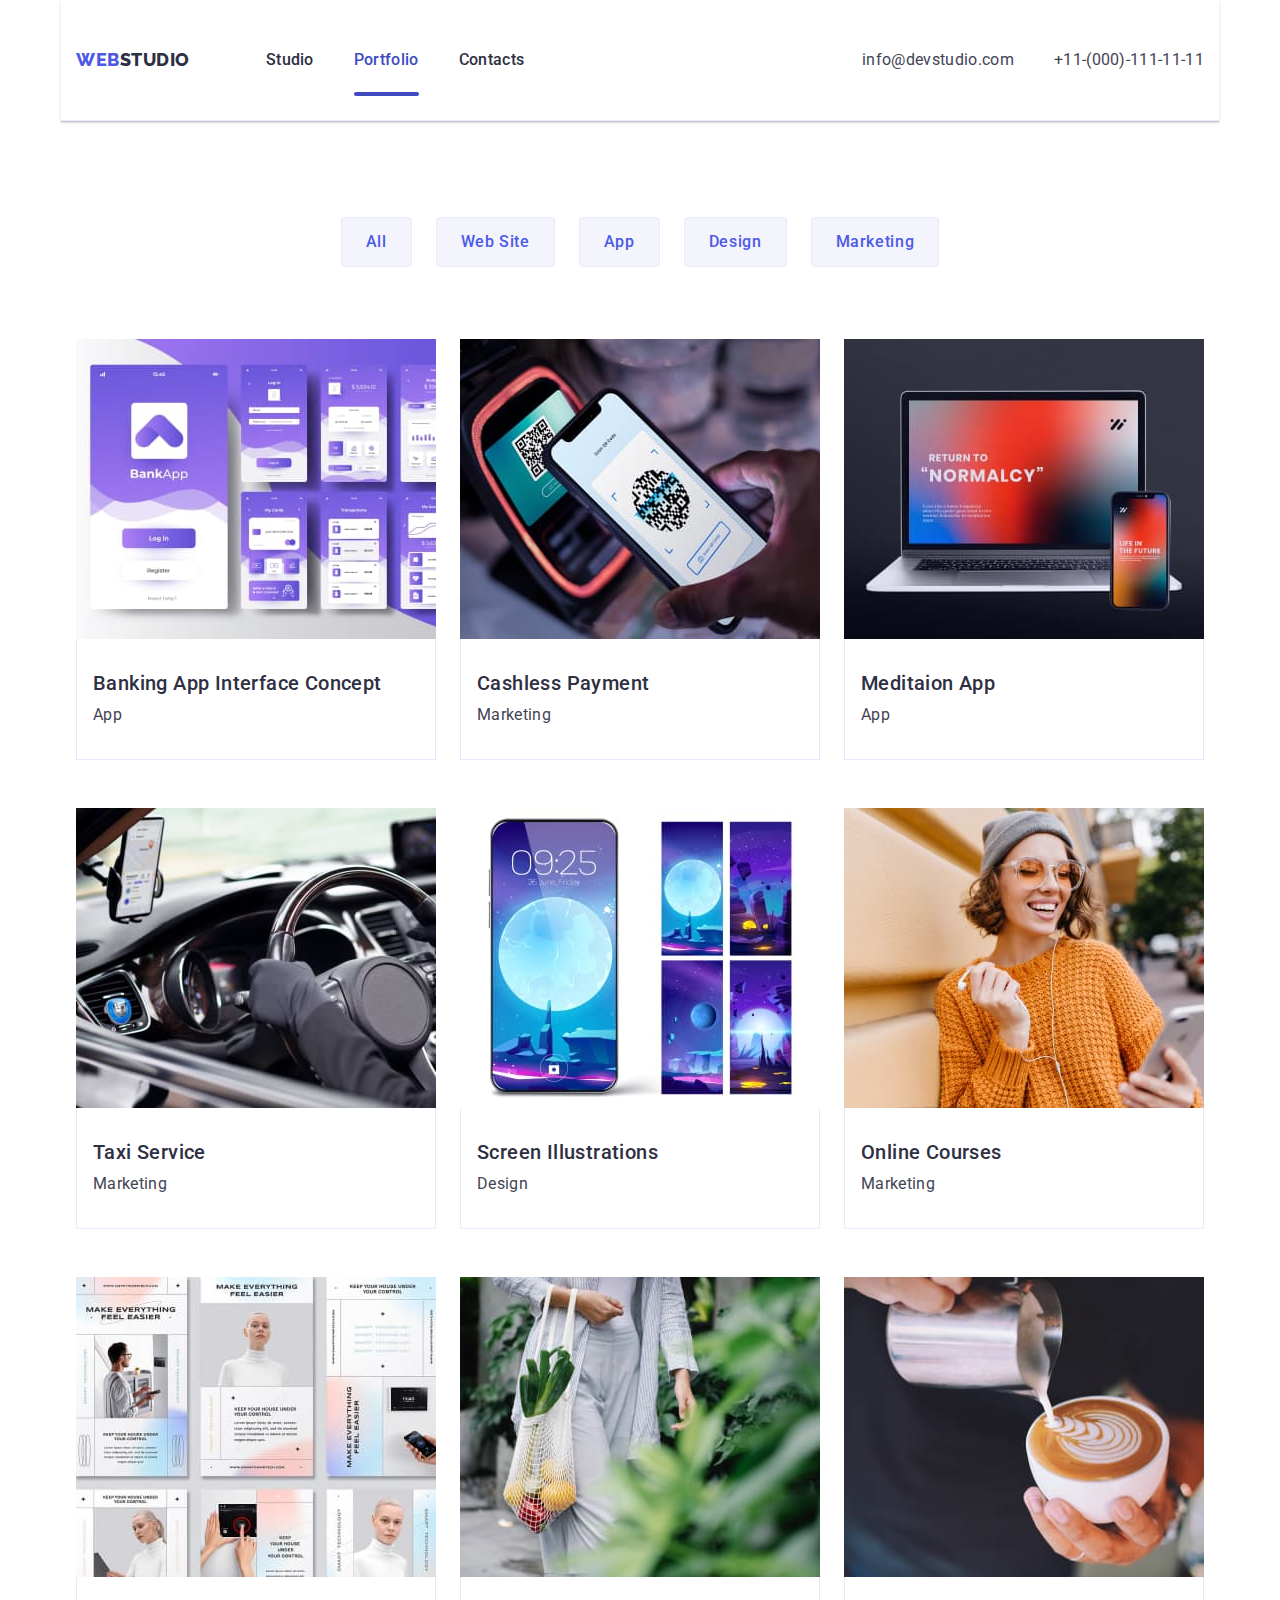
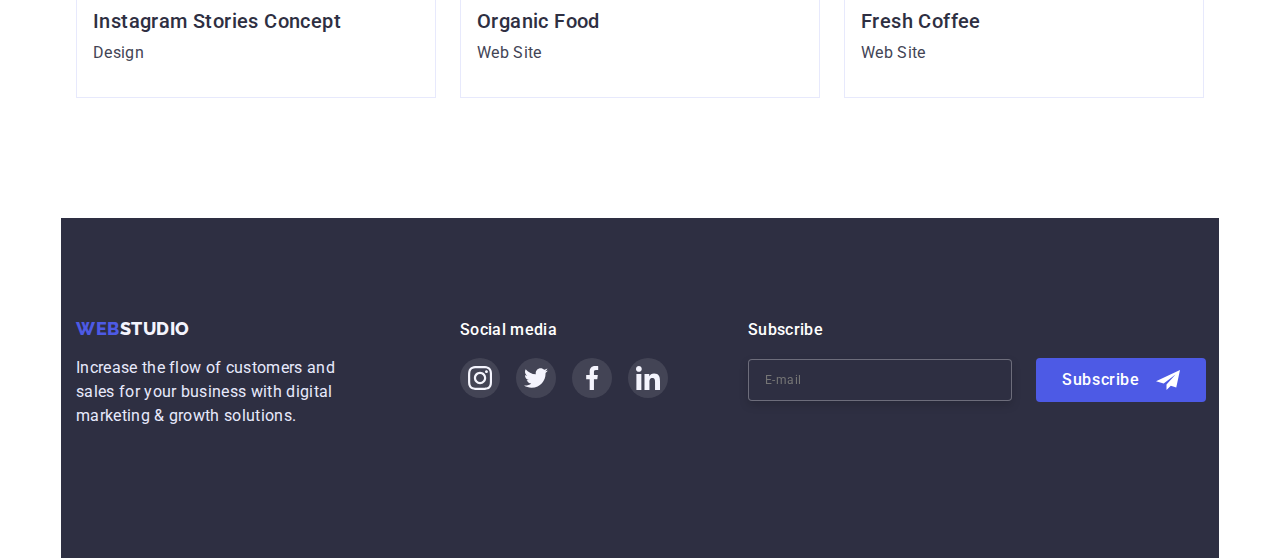
==== commit aa08a6da: "add" ====
--- a/portfolio.html
+++ b/portfolio.html
@@ -21,8 +21,8 @@
   </head>
   <body>
     <!-- ===================navigation================== -->
-    <header class="line">
-      <div class="container header-page">
+    <header class="line container">
+      <div class="header-page">
         <nav class="header-page-nav">
           <a class="link logo" href="./index.html"
             ><span class="accent">Web</span>Studio</a
@@ -55,13 +55,82 @@
             </li>
           </ul>
         </address>
+        <button class="mobile-btn" type="button" data-modal-open>
+          <svg class="mobile-btn-icon" width="32" height="22">
+            <use href="./images/icons.svg#icon-burger"></use>
+          </svg>
+        </button>
+      </div>
+      <div class="mobile-menu" data-modal>
+        <button class="mobile-menu-close-btn" data-modal-close>
+          <svg class="mobilemenu-close-icon" width="8" height="8">
+            <use href="./images/icons.svg#icon-close-black"></use>
+          </svg>
+        </button>
+        <div class="mobile-menu-list">
+          <ul class="mobile-menu-list-wrapper">
+            <li class="mobile-menu-list-icon">
+              <a class="mobile-menu-item" href="./index.html">Studio</a>
+            </li>
+            <li class="mobile-menu-list-icon">
+              <a class="mobile-menu-item" href="./portfolio.html">Portfolio</a>
+            </li>
+            <li class="mobile-menu-list-icon">
+              <a class="mobile-menu-item" href="#">Contacts</a>
+            </li>
+          </ul>
+          <ul class="mobile-connecting">
+            <li class="mobile-menu-connect">
+              <a class="mobile-menu-connect-tel" href="tel:+11(000)1111111"
+                >+11 (000) 111-11-11</a
+              >
+            </li>
+            <li class="mobile-menu-connect">
+              <a
+                class="mobile-menu-connect-mail"
+                href="mailto:info@devstudio.com"
+                >info@devstudio.com</a
+              >
+            </li>
+          </ul>
+          <ul class="mobile-soc">
+            <li class="mobile-soc-item">
+              <a href="" class="mobile-soc-icon">
+                <svg class="mobile-soc-net-icon" width="24" height="24">
+                  <use href="./images/icons.svg#icon-instagram"></use>
+                </svg>
+              </a>
+            </li>
+            <li class="mobile-soc-item">
+              <a href="" class="mobile-soc-icon">
+                <svg class="mobile-soc-net-icon" width="24" height="24">
+                  <use href="./images/icons.svg#icon-twitter"></use>
+                </svg>
+              </a>
+            </li>
+            <li class="mobile-soc-item">
+              <a href="" class="mobile-soc-icon">
+                <svg class="mobile-soc-net-icon" width="24" height="24">
+                  <use href="./images/icons.svg#icon-facebook"></use>
+                </svg>
+              </a>
+            </li>
+            <li class="mobile-soc-item">
+              <a href="" class="mobile-soc-icon">
+                <svg class="mobile-soc-net-icon" width="24" height="24">
+                  <use href="./images/icons.svg#icon-linkedin"></use>
+                </svg>
+              </a>
+            </li>
+          </ul>
+        </div>
       </div>
     </header>
     <main>
       <!-- =====================our projects=================== -->
-      <section class="project">
+      <section class="project container">
         <h1 class="visually-hidden">our projects</h1>
-        <div class="container">
+        <div class="">
           <ul class="link btn-menu">
             <li class="btn-menu-item">
               <button type="button" class="project-button">All</button>
@@ -284,9 +353,9 @@
       </section>
     </main>
     <!-- ====================footer=================== -->
-    <footer>
-      <div class="container footer-box">
-        <div>
+    <footer class="container">
+      <div class="footer-box">
+        <div class="footer-wrapper-logo">
           <a class="link logo-footer" href="./index.html"
             ><span class="accent">Web</span>Studio</a
           >
@@ -350,5 +419,6 @@
         </div>
       </div>
     </footer>
+    <script src="./js/mobile-menu.js"></script>
   </body>
 </html>
--- a/css/styles.css
+++ b/css/styles.css
@@ -25,6 +25,7 @@
 }
 
 ul {
+  list-style: none;
   margin-bottom: 0;
   margin-top: 0;
   padding-left: 0;
@@ -46,14 +47,6 @@
 
 /* ===============================container================= */
 
-.container {
-  width: 1158px;
-  margin-left: auto;
-  margin-right: auto;
-  padding-left: 15px;
-  padding-right: 15px;
-}
-
 /* ===================body===================== */
 
 body {
@@ -67,28 +60,33 @@
 }
 
 /* --------------header------------- */
-
+/* ==============mobile================== */
+.container {
+  padding-left: 15px;
+  padding-right: 15px;
+}
+
+@media screen and (max-width: 767px) {
+  .container {
+    width: 428px;
+    margin-left: auto;
+    margin-right: auto;
+  }
+
+  .header-page-menu {
+    display: none;
+  }
+  .connection {
+    display: none;
+  }
+}
 .header-page {
   display: flex;
   align-items: center;
-}
-
-.header-page-nav {
-  display: flex;
-  align-items: center;
-}
-
-.header-page-menu {
-  display: flex;
-  align-items: center;
-  gap: 40px;
-}
-
-.header-page-connect {
-  display: flex;
-  align-items: center;
-}
-
+  justify-content: space-between;
+  padding-top: 24px;
+  padding-bottom: 24px;
+}
 .accent {
   color: var(--primary-brand);
 }
@@ -106,49 +104,278 @@
   color: var(--dark);
 }
 
-.menu-item {
-}
-
-.connection {
-  font-style: normal;
-  margin-left: auto;
-}
-
-.mail {
-  margin-right: 40px;
-}
-
-.contacts {
-  font-weight: 400;
-  font-size: 16px;
-  line-height: 1.5;
-  letter-spacing: 0.02em;
-  color: var(--text);
-  transition: color var(--transinion-btn);
-}
-
-.contacts:hover,
-.contacts:focus {
-  color: var(--pressed-state);
-}
-.page-navigation {
-  position: relative;
-  padding-top: 24px;
-  padding-bottom: 24px;
+.mobile-btn {
+  border: none;
+  background-color: transparent;
+  padding: 0;
+  height: 22px;
+  stroke: #2e2f42;
+}
+/* ============mobile menu=============== */
+
+@media screen and (max-width: 767px) {
+  .mobile-menu {
+    position: fixed;
+    top: 0;
+    left: 0;
+    width: 100%;
+    height: 100%;
+    max-height: 796px;
+    padding: 80px 35px 40px 40px;
+    background-color: #fff;
+    z-index: 1000;
+    opacity: 0;
+    visibility: hidden;
+    pointer-events: none;
+    transition: opacity var(--transinion-btn);
+  }
+  .mobile-menu.is-open {
+    opacity: 1;
+    visibility: visible;
+    pointer-events: auto;
+  }
+
+  .mobile-menu-close-btn {
+    position: absolute;
+    top: 0;
+    right: 0;
+    margin-top: 24px;
+    margin-right: 24px;
+
+    background: #e7e9fc;
+    border: 1px solid rgba(0, 0, 0, 0.1);
+    border-radius: 50%;
+  }
+  .mobile-menu-item {
+    font-weight: 700;
+    font-size: 36px;
+    line-height: 40px;
+    letter-spacing: 0.02em;
+    text-transform: capitalize;
+    color: var(--dark);
+    text-decoration: none;
+  }
+  .mobile-menu-item:hover,
+  .mobile-menu-item:focus {
+    color: var(--pressed-state);
+  }
+  .mobile-menu-list-icon:not(:last-child) {
+    margin-bottom: 40px;
+  }
+  .mobile-menu-list-wrapper {
+    margin-bottom: 284px;
+  }
+  .mobile-connecting {
+    margin-bottom: 48px;
+  }
+  .mobile-menu-connect-tel {
+    font-weight: 700;
+    font-size: 36px;
+    line-height: 40px;
+    letter-spacing: 0.02em;
+    text-transform: capitalize;
+    color: var(--primary-brand);
+  }
+  .mobile-menu-connect-mail {
+    font-weight: 500;
+    font-size: 20px;
+    line-height: 24px;
+    letter-spacing: 0.02em;
+    color: var(--text);
+  }
+  .mobile-menu-connect:nth-child(1) {
+    margin-bottom: 40px;
+  }
+  .mobile-soc {
+    display: flex;
+  }
+  .mobile-soc-item {
+    width: 40px;
+    height: 40px;
+    background: var(--primary-brand);
+    border-radius: 50%;
+    display: flex;
+    justify-content: center;
+    align-items: center;
+  }
+  .mobile-soc-item:not(:last-child) {
+    margin-right: 56px;
+  }
+}
+
+/* ==============mobile menu============ */
+/* ==============tablet============ */
+@media screen and (min-width: 768px) {
+  .container {
+    width: 768px;
+    margin-left: auto;
+    margin-right: auto;
+  }
+  .mobile-btn {
+    display: none;
+  }
+  .mobile-menu {
+    display: none;
+  }
+  .header-page {
+    display: flex;
+    align-items: center;
+  }
+  .header-page-nav {
+    display: flex;
+    align-items: center;
+  }
+  .header-page-menu {
+    display: flex;
+    align-items: center;
+    gap: 40px;
+  }
+
+  .connection {
+    font-style: normal;
+    margin-left: auto;
+  }
+
+  .mail {
+    margin-right: 40px;
+  }
+
+  .contacts {
+    font-weight: 400;
+    font-size: 16px;
+    line-height: 1.5;
+    letter-spacing: 0.02em;
+    color: var(--text);
+    transition: color var(--transinion-btn);
+  }
+
+  .contacts:hover,
+  .contacts:focus {
+    color: var(--pressed-state);
+  }
+  .page-navigation {
+    position: relative;
+    padding-top: 24px;
+    padding-bottom: 24px;
+    font-weight: 500;
+    font-size: 16px;
+    line-height: 1.5;
+    letter-spacing: 0.02em;
+    color: var(--dark);
+    display: block;
+    transition: color var(--transinion-btn);
+  }
+  .page-navigation:hover,
+  .page-navigation:focus {
+    color: var(--pressed-state);
+  }
+}
+
+/* ==================desktop================ */
+
+@media screen and (min-width: 1200px) {
+  .container {
+    width: 1158px;
+    padding-left: 15px;
+    padding-right: 15px;
+  }
+  .header-page-connect {
+    display: flex;
+    align-items: center;
+  }
+}
+/* ===============hero mobile============== */
+@media screen and (max-width: 767px) {
+  .hero {
+    padding-top: 112px;
+    padding-bottom: 112px;
+    background-image: linear-gradient(
+        rgba(46, 47, 66, 0.7),
+        rgba(46, 47, 66, 0.7)
+      ),
+      url(../images/hero-mobile.jpg);
+  }
+  .hero-name {
+    width: 382px;
+  }
+}
+.hero {
+  background-color: var(--dark);
+  background-position: center;
+  background-repeat: no-repeat;
+  background-size: cover;
+}
+
+.hero-name {
+  margin-bottom: 72px;
+  font-size: 36px;
+  line-height: 40px;
+  text-align: center;
+  letter-spacing: 0.02em;
+  text-transform: capitalize;
+  color: var(--main);
+}
+.hero-container {
+  display: flex;
+  flex-direction: column;
+  align-items: center;
+}
+.hero-button {
+  background: var(--primary-brand);
+  box-shadow: 0px 4px 4px rgba(0, 0, 0, 0.15);
+  border-radius: 4px;
+  color: var(--main);
   font-weight: 500;
   font-size: 16px;
   line-height: 1.5;
-  letter-spacing: 0.02em;
-  color: var(--dark);
-  display: block;
-  transition: color var(--transinion-btn);
-}
-
-.page-navigation:hover,
-.page-navigation:focus {
-  color: var(--pressed-state);
-}
-
+  font-family: inherit;
+  letter-spacing: 0.04em;
+  padding: 16px 32px;
+  border: none;
+  transition: color var(--transinion-btn),
+    background-color var(--transinion-btn);
+}
+
+.hero-button:hover,
+.hero-button:focus {
+  background-color: var(--pressed-state);
+  color: var(--main);
+}
+
+@media screen and (min-width: 768px) and (max-width: 1199px) {
+  .hero {
+    padding-top: 112px;
+    padding-bottom: 108px;
+    background-image: linear-gradient(
+        rgba(46, 47, 66, 0.7),
+        rgba(46, 47, 66, 0.7)
+      ),
+      url(../images/hero-leptop-min.jpg);
+  }
+  .hero-name {
+    width: 496px;
+    font-size: 56px;
+    line-height: 60px;
+  }
+}
+@media screen and (min-width: 1200px) {
+  .hero {
+    padding-top: 188px;
+    padding-bottom: 188px;
+    height: 600px;
+    background-image: linear-gradient(
+        rgba(46, 47, 66, 0.7),
+        rgba(46, 47, 66, 0.7)
+      ),
+      url(../images/hero.jpg);
+  }
+  .hero-name {
+    width: 496px;
+    font-size: 56px;
+    line-height: 60px;
+  }
+}
+/* -----------------hero-------------- */
 /* =================line========== */
 .page-navigation::after {
   position: absolute;
@@ -168,77 +395,11 @@
   opacity: 1;
 }
 
-/* -----------------hero-------------- */
-
-.hero {
-  padding-top: 188px;
-  padding-bottom: 188px;
-  background-color: var(--dark);
-  height: 600px;
-  max-width: 1440px;
-  margin-left: auto;
-  margin-right: auto;
-  background-image: linear-gradient(
-      rgba(46, 47, 66, 0.7),
-      rgba(46, 47, 66, 0.7)
-    ),
-    url(../images/hero.jpg);
-  background-size: cover;
-  background-position: center;
-  background-repeat: no-repeat;
-}
-
-.hero-container {
-  display: flex;
-  flex-direction: column;
-  align-items: center;
-}
-
-.hero-name {
-  font-size: 56px;
-  line-height: 1.07;
-  text-align: center;
-  letter-spacing: 0.02em;
-  color: var(--main);
-  width: 512px;
-}
-
-.hero-button {
-  margin-top: 48px;
-  background: var(--primary-brand);
-  box-shadow: 0px 4px 4px rgba(0, 0, 0, 0.15);
-  border-radius: 4px;
-  color: var(--main);
-  font-weight: 500;
-  font-size: 16px;
-  line-height: 1.5;
-  font-family: inherit;
-  letter-spacing: 0.04em;
-  padding: 16px 32px;
-  border: none;
-  transition: color var(--transinion-btn),
-    background-color var(--transinion-btn);
-}
-
-.hero-button:hover,
-.hero-button:focus {
-  background-color: var(--pressed-state);
-  color: var(--main);
-}
-
 /*---------------------top priorities ------------------ */
-
-.priorities {
-  display: flex;
-}
-
-.page:not(:last-child) {
-  margin-right: 24px;
-}
-
-.priorities-page {
-  padding-top: 120px;
-  padding-bottom: 120px;
+@media screen and (max-width: 767px) {
+  .page:not(last-child) {
+    margin-bottom: 72px;
+  }
 }
 
 .visually-hidden {
@@ -254,23 +415,87 @@
   margin: -1px;
 }
 
+.priorities-page {
+  padding-top: 96px;
+  padding-bottom: 96px;
+}
+
 .priorities-name {
   margin-bottom: 8px;
+}
+
+.priorities-name {
+  font-size: 36px;
+  line-height: 1.11;
+  text-align: center;
+  letter-spacing: 0.02em;
+  text-transform: capitalize;
+  color: var(--dark);
+}
+.priorities-item {
   font-weight: 500;
-  font-size: 20px;
-  line-height: 1.2;
-  letter-spacing: 0.02em;
-  color: var(--dark);
-}
-
-.priorities-item {
   font-size: 16px;
   line-height: 1.5;
   letter-spacing: 0.02em;
   color: var(--text);
 }
+
+@media screen and (min-width: 768px) and (max-width: 1199px) {
+  .priorities {
+    display: flex;
+    flex-wrap: wrap;
+  }
+  .page {
+    width: calc((100% - 24px) / 2);
+  }
+  .page:nth-child(-n + 2) {
+    margin-bottom: 72px;
+  }
+}
+@media screen and (min-width: 1200px) {
+  .priorities {
+    display: flex;
+  }
+
+  .page:not(:last-child) {
+    margin-right: 24px;
+  }
+  .priorities-page {
+    padding-top: 120px;
+    padding-bottom: 120px;
+  }
+
+  .priorities-name {
+    font-weight: 500;
+    font-size: 20px;
+    line-height: 1.2;
+  }
+  .page::before {
+    display: block;
+    content: "";
+    height: 112px;
+    margin-bottom: 8px;
+    background: var(--light);
+    border-radius: 4px;
+    background-position: center;
+    background-repeat: no-repeat;
+  }
+  .page:nth-child(1)::before {
+    background-image: url(../images/section2/camila.jpg);
+  }
+  .page:nth-child(2)::before {
+    background-image: url(../images/section2/clock.png);
+  }
+  .page:nth-child(3)::before {
+    background-image: url(../images/section2/diagram.png);
+  }
+  .page:nth-child(4)::before {
+    background-image: url(../images/section2/astronaut.png);
+  }
+}
+
 /* ==================icon=========== */
-.page::before {
+/* .page::before {
   display: block;
   content: "";
   height: 112px;
@@ -294,7 +519,11 @@
 }
 
 /*------------------------ what are we doing----------------- */
-
+@media screen and (max-width: 1200px) {
+  .doing {
+    display: none;
+  }
+}
 .doing {
   padding-bottom: 120px;
 }
@@ -318,40 +547,39 @@
 }
 
 /*-------------------------------- our team----------------------- */
-
 .team {
   background-color: var(--light);
-  padding-top: 120px;
-  padding-bottom: 110px;
-}
-
-.team-section {
-  display: flex;
-}
-
+}
+
+@media screen and (max-width: 767px) {
+  .team {
+    background-color: var(--light);
+    padding-top: 96px;
+    padding-bottom: 128px;
+  }
+
+  .team-titel:not(:last-child) {
+    margin-bottom: 72px;
+  }
+}
+
+.team-item {
+  margin-bottom: 72px;
+  font-size: 36px;
+  line-height: 1.11;
+  text-align: center;
+  letter-spacing: 0.02em;
+  text-transform: capitalize;
+  color: var(--dark);
+}
 .team-titel {
   background-color: var(--main);
   box-shadow: 0px 1px 6px rgba(46, 47, 66, 0.08),
     0px 1px 1px rgba(46, 47, 66, 0.16), 0px 2px 1px rgba(46, 47, 66, 0.08);
   border-radius: 0px 0px 4px 4px;
 }
-
-.team-titel:not(:last-child) {
-  margin-right: 24px;
-}
-
 .team-page {
   padding: 32px 16px;
-}
-
-.team-item {
-  margin-bottom: 72px;
-  font-size: 36px;
-  line-height: 1.11;
-  text-align: center;
-  letter-spacing: 0.02em;
-  text-transform: capitalize;
-  color: var(--dark);
 }
 
 .name {
@@ -363,7 +591,6 @@
   letter-spacing: 0.02em;
   color: var(--dark);
 }
-
 .job-titel {
   font-size: 16px;
   line-height: 1.5;
@@ -394,11 +621,54 @@
   background-color: var(--pressed-state);
 }
 
+@media screen and (min-width: 768px) and (max-width: 1199px) {
+  .team {
+    padding-top: 96px;
+    padding-bottom: 104px;
+  }
+  .team-section {
+    display: flex;
+    flex-wrap: wrap;
+    row-gap: 64px;
+    column-gap: 24px;
+  }
+  .team-titel {
+    width: calc((100% - 24px) / 2);
+  }
+}
+@media screen and (min-width: 1200px) {
+  .team {
+    padding-top: 120px;
+    padding-bottom: 120px;
+  }
+  .team-titel:not(:last-child) {
+    margin-right: 24px;
+  }
+  .team-section {
+    display: flex;
+  }
+}
+
 /* =====================customers================ */
+@media screen and (max-width: 767px) {
+  .customers-box {
+    display: flex;
+    flex-wrap: wrap;
+    column-gap: 16px;
+    row-gap: 72px;
+  }
+  .customers-box-item {
+    width: calc((100% - 16px) / 2);
+  }
+  .customers-item {
+    width: 190px;
+  }
+}
 .customers {
-  padding-top: 130px;
-  padding-bottom: 120px;
-}
+  padding-top: 96px;
+  padding-bottom: 96px;
+}
+
 .customers-title {
   margin-bottom: 72px;
   font-size: 36px;
@@ -408,12 +678,8 @@
   text-transform: capitalize;
   color: var(--dark);
 }
-.customers-box {
-  display: flex;
-  justify-content: center;
-}
+
 .customers-item {
-  width: 168px;
   height: 88px;
   display: flex;
   justify-content: center;
@@ -428,17 +694,63 @@
   border: 1px solid var(--pressed-state);
   fill: var(--pressed-state);
 }
-
-.customers-box-item:not(:last-child) {
-  margin-right: 24px;
+@media screen and (min-width: 768px) and (max-width: 1199px) {
+  .customers-box {
+    display: flex;
+    flex-wrap: wrap;
+    column-gap: 16px;
+    row-gap: 72px;
+  }
+  .customers-box-item {
+    flex-basis: calc((100% - 48px) / 3);
+  }
+}
+@media screen and (min-width: 1200px) {
+  .customers {
+    padding-top: 130px;
+    padding-bottom: 120px;
+  }
+  .customers-box {
+    display: flex;
+    justify-content: center;
+  }
+  .customers-box-item:not(:last-child) {
+    margin-right: 24px;
+  }
+  .customers-item {
+    width: 168px;
+  }
 }
 
 /*-------------------------footer------------------- */
-
 footer {
   background-color: var(--dark);
-  padding-top: 100px;
-  padding-bottom: 100px;
+}
+
+@media screen and (max-width: 767px) {
+  footer {
+    padding-top: 96px;
+    padding-bottom: 96px;
+  }
+  .footer-box,
+  .footer-wrapper-logo,
+  .footer-box-left,
+  .form-wrapper,
+  .form {
+    display: flex;
+    flex-direction: column;
+    align-items: center;
+  }
+  .form-btn {
+    margin-top: 16px;
+  }
+  .E-mail {
+    width: 398px;
+  }
+  .footer-wrapper-logo,
+  .footer-box-left {
+    margin-bottom: 72px;
+  }
 }
 
 .logo-footer {
@@ -459,16 +771,10 @@
   width: 264px;
 }
 
-.footer-box {
-  display: flex;
-  align-items: baseline;
-}
 .footer-box-left-item {
   display: flex;
 }
-.footer-box-left {
-  margin-left: 120px;
-}
+
 .footer-box-name {
   margin-bottom: 16px;
   font-weight: 500;
@@ -495,10 +801,52 @@
 .footer-social:focus {
   background-color: var(--success);
 }
+
+@media screen and (min-width: 768px) and (max-width: 1199px) {
+  footer {
+    padding-top: 96px;
+    padding-bottom: 96px;
+  }
+  .footer-box {
+    display: flex;
+    flex-wrap: wrap;
+  }
+  .footer-wrapper-logo {
+    margin-left: 108px;
+    margin-right: 24px;
+  }
+  .form-wrapper {
+    margin-left: 108px;
+  }
+  .form {
+    display: flex;
+  }
+  .form-title {
+    margin-top: 72px;
+  }
+}
+@media screen and (min-width: 1200px) {
+  footer {
+    padding-top: 100px;
+    padding-bottom: 130px;
+  }
+  .footer-box {
+    display: flex;
+    align-items: baseline;
+  }
+  .footer-box-left {
+    margin-left: 120px;
+  }
+  .form-wrapper {
+    margin-left: 80px;
+  }
+  .form {
+    display: flex;
+    align-items: center;
+  }
+}
+
 /* ================================form=================== */
-.form-wrapper {
-  margin-left: 80px;
-}
 
 .form-title {
   margin-bottom: 16px;
@@ -544,26 +892,38 @@
 .form-btn:focus {
   background-color: var(--pressed-state);
 }
-.form {
-  display: flex;
-  align-items: center;
-}
+
 /*----------------------------- portfolio-------------------- */
 
 /* ==============header========= */
-
 .line {
-  border: 1px solid var(--accent);
+  border-bottom: 1px solid var(--accent);
   border-top: none;
   box-shadow: 0px 2px 1px rgba(46, 47, 66, 0.08),
     0px 1px 1px rgba(46, 47, 66, 0.16), 0px 1px 6px rgba(46, 47, 66, 0.08);
 }
 
 /*---------------------------- our project-------------------- */
-.project {
-  padding-top: 96px;
-  padding-bottom: 120px;
-}
+
+@media screen and (max-width: 767px) {
+  .project {
+    padding-top: 48px;
+    padding-bottom: 48px;
+  }
+  .btn-menu {
+    display: flex;
+    flex-wrap: wrap;
+    gap: 24px;
+    margin-bottom: 48px;
+  }
+  .project-button {
+    padding: 8px 16px;
+  }
+  .project-book-item:not(:last-child) {
+    margin-bottom: 48px;
+  }
+}
+
 .project-button {
   font-family: inherit;
   background: var(--light);
@@ -606,40 +966,66 @@
   color: var(--text);
 }
 
-.btn-menu {
-  margin-bottom: 72px;
-  display: flex;
-  justify-content: center;
-}
-
-.btn-menu-item:not(:last-child) {
-  margin-right: 24px;
-}
-
+.project-box {
+  border: 1px solid var(--accent);
+  border-top: none;
+  padding: 32px 0 32px 16px;
+}
+.project-titel {
+  display: block;
+  transition: box-shadow var(--transinion-btn);
+}
+.project-titel:hover,
+.project-titel:focus {
+  box-shadow: 0px 1px 6px rgba(46, 47, 66, 0.08),
+    0px 1px 1px rgba(46, 47, 66, 0.16), 0px 2px 1px rgba(46, 47, 66, 0.08);
+}
+
+@media screen and (min-width: 768px) and (max-width: 1199px) {
+  .project {
+    padding-top: 64px;
+    padding-bottom: 96px;
+  }
+  .btn-menu {
+    margin-bottom: 64px;
+    display: flex;
+    justify-content: center;
+  }
+
+  .project-book {
+    row-gap: 72px;
+  }
+  .project-book-item {
+    flex-basis: calc((100% - 24px) / 2);
+  }
+}
 .project-book {
   display: flex;
   flex-wrap: wrap;
   column-gap: 24px;
-  row-gap: 48px;
-}
-.project-book-item {
-  flex-basis: calc((100% - 48px) / 3);
-}
-
-.project-box {
-  border: 1px solid var(--accent);
-  border-top: none;
-  padding: 32px 0 32px 16px;
-}
-.project-titel {
-  display: block;
-  transition: box-shadow var(--transinion-btn);
-}
-.project-titel:hover,
-.project-titel:focus {
-  box-shadow: 0px 1px 6px rgba(46, 47, 66, 0.08),
-    0px 1px 1px rgba(46, 47, 66, 0.16), 0px 2px 1px rgba(46, 47, 66, 0.08);
-}
+}
+
+.btn-menu-item:not(:last-child) {
+  margin-right: 24px;
+}
+@media screen and (min-width: 1200px) {
+  .project {
+    padding-top: 96px;
+    padding-bottom: 120px;
+  }
+  .btn-menu {
+    margin-bottom: 72px;
+    display: flex;
+    justify-content: center;
+  }
+  .project-book {
+    row-gap: 48px;
+  }
+  .project-book-item {
+    flex-basis: calc((100% - 48px) / 3);
+  }
+}
+
 /* =======================overlay================== */
 .overlay {
   position: absolute;
@@ -708,9 +1094,7 @@
   right: 24px;
   transition: background-color 250ms cubic-bezier(0.4, 0, 0.2, 1);
 }
-.modal-close-btn-icon:hover,
-.moal-close-btn-icon:focus {
-}
+
 .modal-close-btn:hover,
 .modal-close-btn:focus {
   background-color: var(--pressed-state);
--- a/css/styles.css
+++ b/css/styles.css
@@ -25,6 +25,7 @@
 }
 
 ul {
+  list-style: none;
   margin-bottom: 0;
   margin-top: 0;
   padding-left: 0;
@@ -46,14 +47,6 @@
 
 /* ===============================container================= */
 
-.container {
-  width: 1158px;
-  margin-left: auto;
-  margin-right: auto;
-  padding-left: 15px;
-  padding-right: 15px;
-}
-
 /* ===================body===================== */
 
 body {
@@ -67,28 +60,33 @@
 }
 
 /* --------------header------------- */
-
+/* ==============mobile================== */
+.container {
+  padding-left: 15px;
+  padding-right: 15px;
+}
+
+@media screen and (max-width: 767px) {
+  .container {
+    width: 428px;
+    margin-left: auto;
+    margin-right: auto;
+  }
+
+  .header-page-menu {
+    display: none;
+  }
+  .connection {
+    display: none;
+  }
+}
 .header-page {
   display: flex;
   align-items: center;
-}
-
-.header-page-nav {
-  display: flex;
-  align-items: center;
-}
-
-.header-page-menu {
-  display: flex;
-  align-items: center;
-  gap: 40px;
-}
-
-.header-page-connect {
-  display: flex;
-  align-items: center;
-}
-
+  justify-content: space-between;
+  padding-top: 24px;
+  padding-bottom: 24px;
+}
 .accent {
   color: var(--primary-brand);
 }
@@ -106,49 +104,278 @@
   color: var(--dark);
 }
 
-.menu-item {
-}
-
-.connection {
-  font-style: normal;
-  margin-left: auto;
-}
-
-.mail {
-  margin-right: 40px;
-}
-
-.contacts {
-  font-weight: 400;
-  font-size: 16px;
-  line-height: 1.5;
-  letter-spacing: 0.02em;
-  color: var(--text);
-  transition: color var(--transinion-btn);
-}
-
-.contacts:hover,
-.contacts:focus {
-  color: var(--pressed-state);
-}
-.page-navigation {
-  position: relative;
-  padding-top: 24px;
-  padding-bottom: 24px;
+.mobile-btn {
+  border: none;
+  background-color: transparent;
+  padding: 0;
+  height: 22px;
+  stroke: #2e2f42;
+}
+/* ============mobile menu=============== */
+
+@media screen and (max-width: 767px) {
+  .mobile-menu {
+    position: fixed;
+    top: 0;
+    left: 0;
+    width: 100%;
+    height: 100%;
+    max-height: 796px;
+    padding: 80px 35px 40px 40px;
+    background-color: #fff;
+    z-index: 1000;
+    opacity: 0;
+    visibility: hidden;
+    pointer-events: none;
+    transition: opacity var(--transinion-btn);
+  }
+  .mobile-menu.is-open {
+    opacity: 1;
+    visibility: visible;
+    pointer-events: auto;
+  }
+
+  .mobile-menu-close-btn {
+    position: absolute;
+    top: 0;
+    right: 0;
+    margin-top: 24px;
+    margin-right: 24px;
+
+    background: #e7e9fc;
+    border: 1px solid rgba(0, 0, 0, 0.1);
+    border-radius: 50%;
+  }
+  .mobile-menu-item {
+    font-weight: 700;
+    font-size: 36px;
+    line-height: 40px;
+    letter-spacing: 0.02em;
+    text-transform: capitalize;
+    color: var(--dark);
+    text-decoration: none;
+  }
+  .mobile-menu-item:hover,
+  .mobile-menu-item:focus {
+    color: var(--pressed-state);
+  }
+  .mobile-menu-list-icon:not(:last-child) {
+    margin-bottom: 40px;
+  }
+  .mobile-menu-list-wrapper {
+    margin-bottom: 284px;
+  }
+  .mobile-connecting {
+    margin-bottom: 48px;
+  }
+  .mobile-menu-connect-tel {
+    font-weight: 700;
+    font-size: 36px;
+    line-height: 40px;
+    letter-spacing: 0.02em;
+    text-transform: capitalize;
+    color: var(--primary-brand);
+  }
+  .mobile-menu-connect-mail {
+    font-weight: 500;
+    font-size: 20px;
+    line-height: 24px;
+    letter-spacing: 0.02em;
+    color: var(--text);
+  }
+  .mobile-menu-connect:nth-child(1) {
+    margin-bottom: 40px;
+  }
+  .mobile-soc {
+    display: flex;
+  }
+  .mobile-soc-item {
+    width: 40px;
+    height: 40px;
+    background: var(--primary-brand);
+    border-radius: 50%;
+    display: flex;
+    justify-content: center;
+    align-items: center;
+  }
+  .mobile-soc-item:not(:last-child) {
+    margin-right: 56px;
+  }
+}
+
+/* ==============mobile menu============ */
+/* ==============tablet============ */
+@media screen and (min-width: 768px) {
+  .container {
+    width: 768px;
+    margin-left: auto;
+    margin-right: auto;
+  }
+  .mobile-btn {
+    display: none;
+  }
+  .mobile-menu {
+    display: none;
+  }
+  .header-page {
+    display: flex;
+    align-items: center;
+  }
+  .header-page-nav {
+    display: flex;
+    align-items: center;
+  }
+  .header-page-menu {
+    display: flex;
+    align-items: center;
+    gap: 40px;
+  }
+
+  .connection {
+    font-style: normal;
+    margin-left: auto;
+  }
+
+  .mail {
+    margin-right: 40px;
+  }
+
+  .contacts {
+    font-weight: 400;
+    font-size: 16px;
+    line-height: 1.5;
+    letter-spacing: 0.02em;
+    color: var(--text);
+    transition: color var(--transinion-btn);
+  }
+
+  .contacts:hover,
+  .contacts:focus {
+    color: var(--pressed-state);
+  }
+  .page-navigation {
+    position: relative;
+    padding-top: 24px;
+    padding-bottom: 24px;
+    font-weight: 500;
+    font-size: 16px;
+    line-height: 1.5;
+    letter-spacing: 0.02em;
+    color: var(--dark);
+    display: block;
+    transition: color var(--transinion-btn);
+  }
+  .page-navigation:hover,
+  .page-navigation:focus {
+    color: var(--pressed-state);
+  }
+}
+
+/* ==================desktop================ */
+
+@media screen and (min-width: 1200px) {
+  .container {
+    width: 1158px;
+    padding-left: 15px;
+    padding-right: 15px;
+  }
+  .header-page-connect {
+    display: flex;
+    align-items: center;
+  }
+}
+/* ===============hero mobile============== */
+@media screen and (max-width: 767px) {
+  .hero {
+    padding-top: 112px;
+    padding-bottom: 112px;
+    background-image: linear-gradient(
+        rgba(46, 47, 66, 0.7),
+        rgba(46, 47, 66, 0.7)
+      ),
+      url(../images/hero-mobile.jpg);
+  }
+  .hero-name {
+    width: 382px;
+  }
+}
+.hero {
+  background-color: var(--dark);
+  background-position: center;
+  background-repeat: no-repeat;
+  background-size: cover;
+}
+
+.hero-name {
+  margin-bottom: 72px;
+  font-size: 36px;
+  line-height: 40px;
+  text-align: center;
+  letter-spacing: 0.02em;
+  text-transform: capitalize;
+  color: var(--main);
+}
+.hero-container {
+  display: flex;
+  flex-direction: column;
+  align-items: center;
+}
+.hero-button {
+  background: var(--primary-brand);
+  box-shadow: 0px 4px 4px rgba(0, 0, 0, 0.15);
+  border-radius: 4px;
+  color: var(--main);
   font-weight: 500;
   font-size: 16px;
   line-height: 1.5;
-  letter-spacing: 0.02em;
-  color: var(--dark);
-  display: block;
-  transition: color var(--transinion-btn);
-}
-
-.page-navigation:hover,
-.page-navigation:focus {
-  color: var(--pressed-state);
-}
-
+  font-family: inherit;
+  letter-spacing: 0.04em;
+  padding: 16px 32px;
+  border: none;
+  transition: color var(--transinion-btn),
+    background-color var(--transinion-btn);
+}
+
+.hero-button:hover,
+.hero-button:focus {
+  background-color: var(--pressed-state);
+  color: var(--main);
+}
+
+@media screen and (min-width: 768px) and (max-width: 1199px) {
+  .hero {
+    padding-top: 112px;
+    padding-bottom: 108px;
+    background-image: linear-gradient(
+        rgba(46, 47, 66, 0.7),
+        rgba(46, 47, 66, 0.7)
+      ),
+      url(../images/hero-leptop-min.jpg);
+  }
+  .hero-name {
+    width: 496px;
+    font-size: 56px;
+    line-height: 60px;
+  }
+}
+@media screen and (min-width: 1200px) {
+  .hero {
+    padding-top: 188px;
+    padding-bottom: 188px;
+    height: 600px;
+    background-image: linear-gradient(
+        rgba(46, 47, 66, 0.7),
+        rgba(46, 47, 66, 0.7)
+      ),
+      url(../images/hero.jpg);
+  }
+  .hero-name {
+    width: 496px;
+    font-size: 56px;
+    line-height: 60px;
+  }
+}
+/* -----------------hero-------------- */
 /* =================line========== */
 .page-navigation::after {
   position: absolute;
@@ -168,77 +395,11 @@
   opacity: 1;
 }
 
-/* -----------------hero-------------- */
-
-.hero {
-  padding-top: 188px;
-  padding-bottom: 188px;
-  background-color: var(--dark);
-  height: 600px;
-  max-width: 1440px;
-  margin-left: auto;
-  margin-right: auto;
-  background-image: linear-gradient(
-      rgba(46, 47, 66, 0.7),
-      rgba(46, 47, 66, 0.7)
-    ),
-    url(../images/hero.jpg);
-  background-size: cover;
-  background-position: center;
-  background-repeat: no-repeat;
-}
-
-.hero-container {
-  display: flex;
-  flex-direction: column;
-  align-items: center;
-}
-
-.hero-name {
-  font-size: 56px;
-  line-height: 1.07;
-  text-align: center;
-  letter-spacing: 0.02em;
-  color: var(--main);
-  width: 512px;
-}
-
-.hero-button {
-  margin-top: 48px;
-  background: var(--primary-brand);
-  box-shadow: 0px 4px 4px rgba(0, 0, 0, 0.15);
-  border-radius: 4px;
-  color: var(--main);
-  font-weight: 500;
-  font-size: 16px;
-  line-height: 1.5;
-  font-family: inherit;
-  letter-spacing: 0.04em;
-  padding: 16px 32px;
-  border: none;
-  transition: color var(--transinion-btn),
-    background-color var(--transinion-btn);
-}
-
-.hero-button:hover,
-.hero-button:focus {
-  background-color: var(--pressed-state);
-  color: var(--main);
-}
-
 /*---------------------top priorities ------------------ */
-
-.priorities {
-  display: flex;
-}
-
-.page:not(:last-child) {
-  margin-right: 24px;
-}
-
-.priorities-page {
-  padding-top: 120px;
-  padding-bottom: 120px;
+@media screen and (max-width: 767px) {
+  .page:not(last-child) {
+    margin-bottom: 72px;
+  }
 }
 
 .visually-hidden {
@@ -254,23 +415,87 @@
   margin: -1px;
 }
 
+.priorities-page {
+  padding-top: 96px;
+  padding-bottom: 96px;
+}
+
 .priorities-name {
   margin-bottom: 8px;
+}
+
+.priorities-name {
+  font-size: 36px;
+  line-height: 1.11;
+  text-align: center;
+  letter-spacing: 0.02em;
+  text-transform: capitalize;
+  color: var(--dark);
+}
+.priorities-item {
   font-weight: 500;
-  font-size: 20px;
-  line-height: 1.2;
-  letter-spacing: 0.02em;
-  color: var(--dark);
-}
-
-.priorities-item {
   font-size: 16px;
   line-height: 1.5;
   letter-spacing: 0.02em;
   color: var(--text);
 }
+
+@media screen and (min-width: 768px) and (max-width: 1199px) {
+  .priorities {
+    display: flex;
+    flex-wrap: wrap;
+  }
+  .page {
+    width: calc((100% - 24px) / 2);
+  }
+  .page:nth-child(-n + 2) {
+    margin-bottom: 72px;
+  }
+}
+@media screen and (min-width: 1200px) {
+  .priorities {
+    display: flex;
+  }
+
+  .page:not(:last-child) {
+    margin-right: 24px;
+  }
+  .priorities-page {
+    padding-top: 120px;
+    padding-bottom: 120px;
+  }
+
+  .priorities-name {
+    font-weight: 500;
+    font-size: 20px;
+    line-height: 1.2;
+  }
+  .page::before {
+    display: block;
+    content: "";
+    height: 112px;
+    margin-bottom: 8px;
+    background: var(--light);
+    border-radius: 4px;
+    background-position: center;
+    background-repeat: no-repeat;
+  }
+  .page:nth-child(1)::before {
+    background-image: url(../images/section2/camila.jpg);
+  }
+  .page:nth-child(2)::before {
+    background-image: url(../images/section2/clock.png);
+  }
+  .page:nth-child(3)::before {
+    background-image: url(../images/section2/diagram.png);
+  }
+  .page:nth-child(4)::before {
+    background-image: url(../images/section2/astronaut.png);
+  }
+}
+
 /* ==================icon=========== */
-.page::before {
+/* .page::before {
   display: block;
   content: "";
   height: 112px;
@@ -294,7 +519,11 @@
 }
 
 /*------------------------ what are we doing----------------- */
-
+@media screen and (max-width: 1200px) {
+  .doing {
+    display: none;
+  }
+}
 .doing {
   padding-bottom: 120px;
 }
@@ -318,40 +547,39 @@
 }
 
 /*-------------------------------- our team----------------------- */
-
 .team {
   background-color: var(--light);
-  padding-top: 120px;
-  padding-bottom: 110px;
-}
-
-.team-section {
-  display: flex;
-}
-
+}
+
+@media screen and (max-width: 767px) {
+  .team {
+    background-color: var(--light);
+    padding-top: 96px;
+    padding-bottom: 128px;
+  }
+
+  .team-titel:not(:last-child) {
+    margin-bottom: 72px;
+  }
+}
+
+.team-item {
+  margin-bottom: 72px;
+  font-size: 36px;
+  line-height: 1.11;
+  text-align: center;
+  letter-spacing: 0.02em;
+  text-transform: capitalize;
+  color: var(--dark);
+}
 .team-titel {
   background-color: var(--main);
   box-shadow: 0px 1px 6px rgba(46, 47, 66, 0.08),
     0px 1px 1px rgba(46, 47, 66, 0.16), 0px 2px 1px rgba(46, 47, 66, 0.08);
   border-radius: 0px 0px 4px 4px;
 }
-
-.team-titel:not(:last-child) {
-  margin-right: 24px;
-}
-
 .team-page {
   padding: 32px 16px;
-}
-
-.team-item {
-  margin-bottom: 72px;
-  font-size: 36px;
-  line-height: 1.11;
-  text-align: center;
-  letter-spacing: 0.02em;
-  text-transform: capitalize;
-  color: var(--dark);
 }
 
 .name {
@@ -363,7 +591,6 @@
   letter-spacing: 0.02em;
   color: var(--dark);
 }
-
 .job-titel {
   font-size: 16px;
   line-height: 1.5;
@@ -394,11 +621,54 @@
   background-color: var(--pressed-state);
 }
 
+@media screen and (min-width: 768px) and (max-width: 1199px) {
+  .team {
+    padding-top: 96px;
+    padding-bottom: 104px;
+  }
+  .team-section {
+    display: flex;
+    flex-wrap: wrap;
+    row-gap: 64px;
+    column-gap: 24px;
+  }
+  .team-titel {
+    width: calc((100% - 24px) / 2);
+  }
+}
+@media screen and (min-width: 1200px) {
+  .team {
+    padding-top: 120px;
+    padding-bottom: 120px;
+  }
+  .team-titel:not(:last-child) {
+    margin-right: 24px;
+  }
+  .team-section {
+    display: flex;
+  }
+}
+
 /* =====================customers================ */
+@media screen and (max-width: 767px) {
+  .customers-box {
+    display: flex;
+    flex-wrap: wrap;
+    column-gap: 16px;
+    row-gap: 72px;
+  }
+  .customers-box-item {
+    width: calc((100% - 16px) / 2);
+  }
+  .customers-item {
+    width: 190px;
+  }
+}
 .customers {
-  padding-top: 130px;
-  padding-bottom: 120px;
-}
+  padding-top: 96px;
+  padding-bottom: 96px;
+}
+
 .customers-title {
   margin-bottom: 72px;
   font-size: 36px;
@@ -408,12 +678,8 @@
   text-transform: capitalize;
   color: var(--dark);
 }
-.customers-box {
-  display: flex;
-  justify-content: center;
-}
+
 .customers-item {
-  width: 168px;
   height: 88px;
   display: flex;
   justify-content: center;
@@ -428,17 +694,63 @@
   border: 1px solid var(--pressed-state);
   fill: var(--pressed-state);
 }
-
-.customers-box-item:not(:last-child) {
-  margin-right: 24px;
+@media screen and (min-width: 768px) and (max-width: 1199px) {
+  .customers-box {
+    display: flex;
+    flex-wrap: wrap;
+    column-gap: 16px;
+    row-gap: 72px;
+  }
+  .customers-box-item {
+    flex-basis: calc((100% - 48px) / 3);
+  }
+}
+@media screen and (min-width: 1200px) {
+  .customers {
+    padding-top: 130px;
+    padding-bottom: 120px;
+  }
+  .customers-box {
+    display: flex;
+    justify-content: center;
+  }
+  .customers-box-item:not(:last-child) {
+    margin-right: 24px;
+  }
+  .customers-item {
+    width: 168px;
+  }
 }
 
 /*-------------------------footer------------------- */
-
 footer {
   background-color: var(--dark);
-  padding-top: 100px;
-  padding-bottom: 100px;
+}
+
+@media screen and (max-width: 767px) {
+  footer {
+    padding-top: 96px;
+    padding-bottom: 96px;
+  }
+  .footer-box,
+  .footer-wrapper-logo,
+  .footer-box-left,
+  .form-wrapper,
+  .form {
+    display: flex;
+    flex-direction: column;
+    align-items: center;
+  }
+  .form-btn {
+    margin-top: 16px;
+  }
+  .E-mail {
+    width: 398px;
+  }
+  .footer-wrapper-logo,
+  .footer-box-left {
+    margin-bottom: 72px;
+  }
 }
 
 .logo-footer {
@@ -459,16 +771,10 @@
   width: 264px;
 }
 
-.footer-box {
-  display: flex;
-  align-items: baseline;
-}
 .footer-box-left-item {
   display: flex;
 }
-.footer-box-left {
-  margin-left: 120px;
-}
+
 .footer-box-name {
   margin-bottom: 16px;
   font-weight: 500;
@@ -495,10 +801,52 @@
 .footer-social:focus {
   background-color: var(--success);
 }
+
+@media screen and (min-width: 768px) and (max-width: 1199px) {
+  footer {
+    padding-top: 96px;
+    padding-bottom: 96px;
+  }
+  .footer-box {
+    display: flex;
+    flex-wrap: wrap;
+  }
+  .footer-wrapper-logo {
+    margin-left: 108px;
+    margin-right: 24px;
+  }
+  .form-wrapper {
+    margin-left: 108px;
+  }
+  .form {
+    display: flex;
+  }
+  .form-title {
+    margin-top: 72px;
+  }
+}
+@media screen and (min-width: 1200px) {
+  footer {
+    padding-top: 100px;
+    padding-bottom: 130px;
+  }
+  .footer-box {
+    display: flex;
+    align-items: baseline;
+  }
+  .footer-box-left {
+    margin-left: 120px;
+  }
+  .form-wrapper {
+    margin-left: 80px;
+  }
+  .form {
+    display: flex;
+    align-items: center;
+  }
+}
+
 /* ================================form=================== */
-.form-wrapper {
-  margin-left: 80px;
-}
 
 .form-title {
   margin-bottom: 16px;
@@ -544,26 +892,38 @@
 .form-btn:focus {
   background-color: var(--pressed-state);
 }
-.form {
-  display: flex;
-  align-items: center;
-}
+
 /*----------------------------- portfolio-------------------- */
 
 /* ==============header========= */
-
 .line {
-  border: 1px solid var(--accent);
+  border-bottom: 1px solid var(--accent);
   border-top: none;
   box-shadow: 0px 2px 1px rgba(46, 47, 66, 0.08),
     0px 1px 1px rgba(46, 47, 66, 0.16), 0px 1px 6px rgba(46, 47, 66, 0.08);
 }
 
 /*---------------------------- our project-------------------- */
-.project {
-  padding-top: 96px;
-  padding-bottom: 120px;
-}
+
+@media screen and (max-width: 767px) {
+  .project {
+    padding-top: 48px;
+    padding-bottom: 48px;
+  }
+  .btn-menu {
+    display: flex;
+    flex-wrap: wrap;
+    gap: 24px;
+    margin-bottom: 48px;
+  }
+  .project-button {
+    padding: 8px 16px;
+  }
+  .project-book-item:not(:last-child) {
+    margin-bottom: 48px;
+  }
+}
+
 .project-button {
   font-family: inherit;
   background: var(--light);
@@ -606,40 +966,66 @@
   color: var(--text);
 }
 
-.btn-menu {
-  margin-bottom: 72px;
-  display: flex;
-  justify-content: center;
-}
-
-.btn-menu-item:not(:last-child) {
-  margin-right: 24px;
-}
-
+.project-box {
+  border: 1px solid var(--accent);
+  border-top: none;
+  padding: 32px 0 32px 16px;
+}
+.project-titel {
+  display: block;
+  transition: box-shadow var(--transinion-btn);
+}
+.project-titel:hover,
+.project-titel:focus {
+  box-shadow: 0px 1px 6px rgba(46, 47, 66, 0.08),
+    0px 1px 1px rgba(46, 47, 66, 0.16), 0px 2px 1px rgba(46, 47, 66, 0.08);
+}
+
+@media screen and (min-width: 768px) and (max-width: 1199px) {
+  .project {
+    padding-top: 64px;
+    padding-bottom: 96px;
+  }
+  .btn-menu {
+    margin-bottom: 64px;
+    display: flex;
+    justify-content: center;
+  }
+
+  .project-book {
+    row-gap: 72px;
+  }
+  .project-book-item {
+    flex-basis: calc((100% - 24px) / 2);
+  }
+}
 .project-book {
   display: flex;
   flex-wrap: wrap;
   column-gap: 24px;
-  row-gap: 48px;
-}
-.project-book-item {
-  flex-basis: calc((100% - 48px) / 3);
-}
-
-.project-box {
-  border: 1px solid var(--accent);
-  border-top: none;
-  padding: 32px 0 32px 16px;
-}
-.project-titel {
-  display: block;
-  transition: box-shadow var(--transinion-btn);
-}
-.project-titel:hover,
-.project-titel:focus {
-  box-shadow: 0px 1px 6px rgba(46, 47, 66, 0.08),
-    0px 1px 1px rgba(46, 47, 66, 0.16), 0px 2px 1px rgba(46, 47, 66, 0.08);
-}
+}
+
+.btn-menu-item:not(:last-child) {
+  margin-right: 24px;
+}
+@media screen and (min-width: 1200px) {
+  .project {
+    padding-top: 96px;
+    padding-bottom: 120px;
+  }
+  .btn-menu {
+    margin-bottom: 72px;
+    display: flex;
+    justify-content: center;
+  }
+  .project-book {
+    row-gap: 48px;
+  }
+  .project-book-item {
+    flex-basis: calc((100% - 48px) / 3);
+  }
+}
+
 /* =======================overlay================== */
 .overlay {
   position: absolute;
@@ -708,9 +1094,7 @@
   right: 24px;
   transition: background-color 250ms cubic-bezier(0.4, 0, 0.2, 1);
 }
-.modal-close-btn-icon:hover,
-.moal-close-btn-icon:focus {
-}
+
 .modal-close-btn:hover,
 .modal-close-btn:focus {
   background-color: var(--pressed-state);
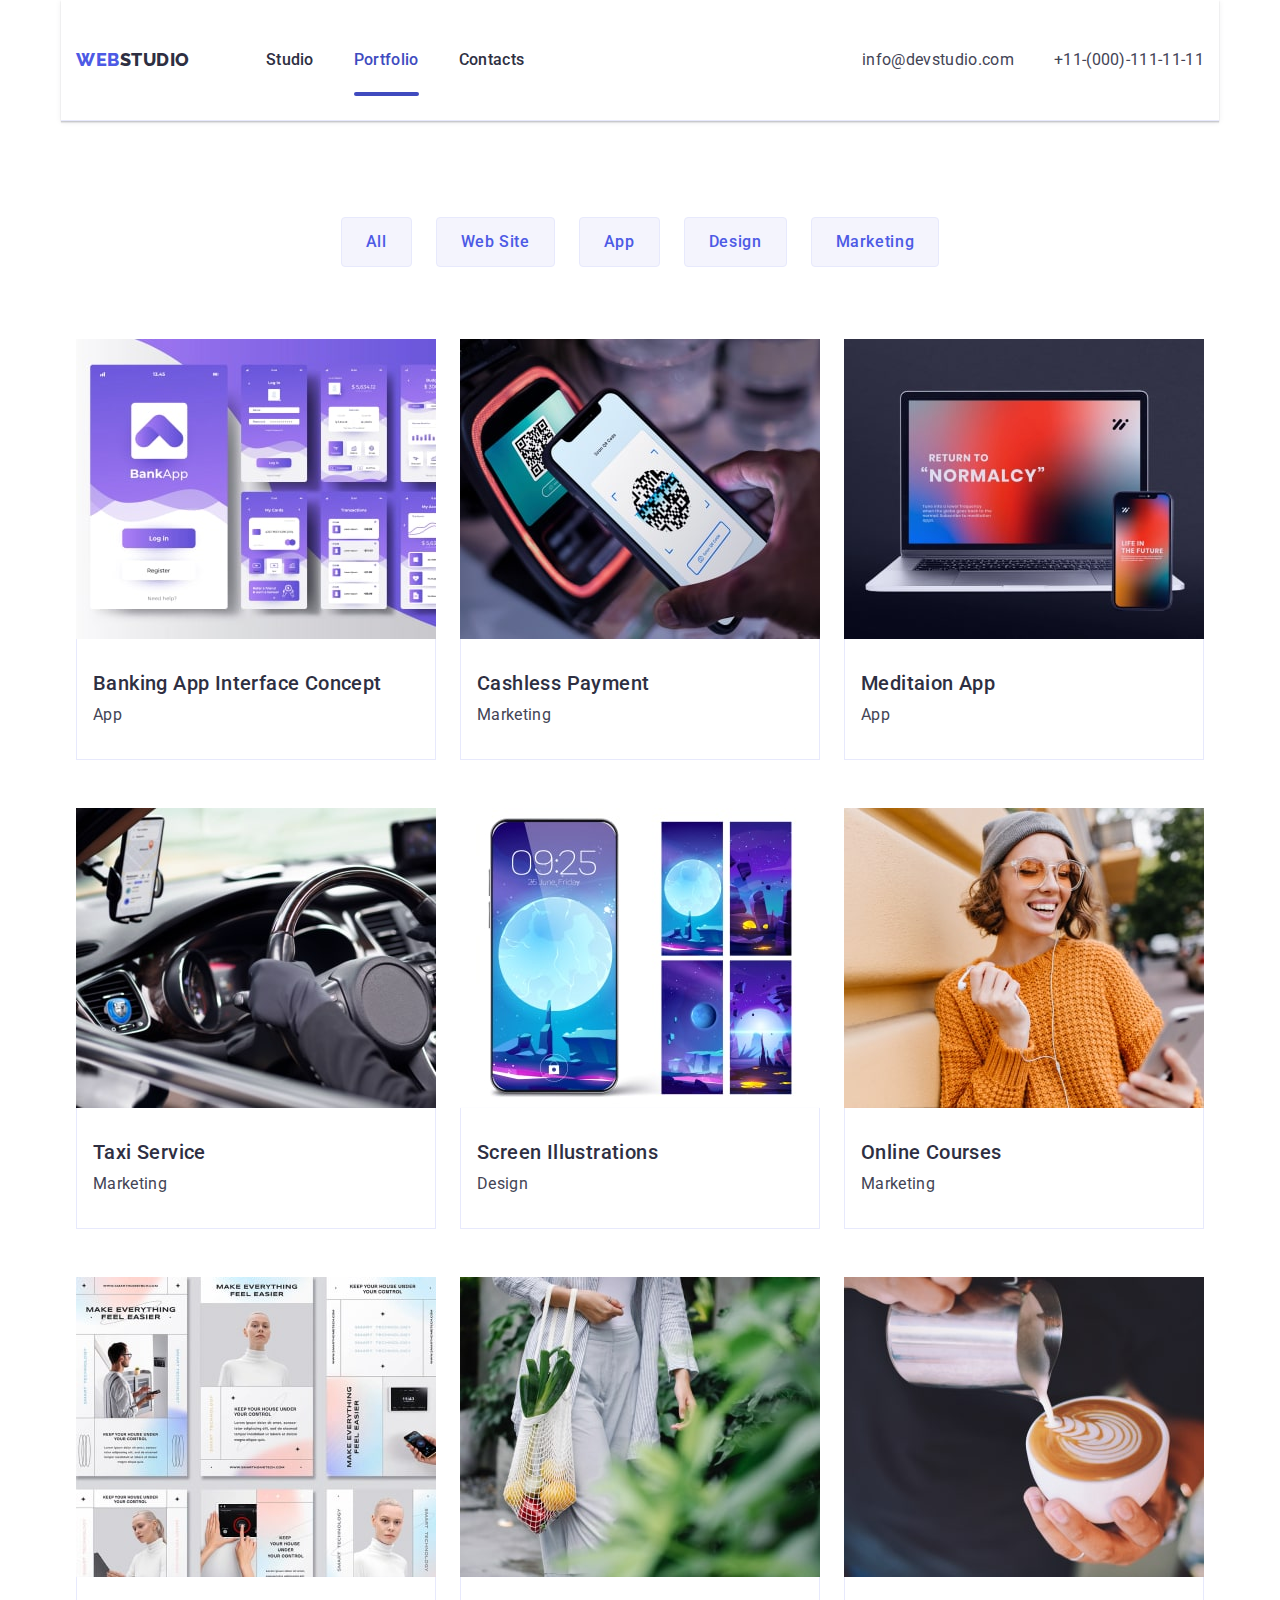
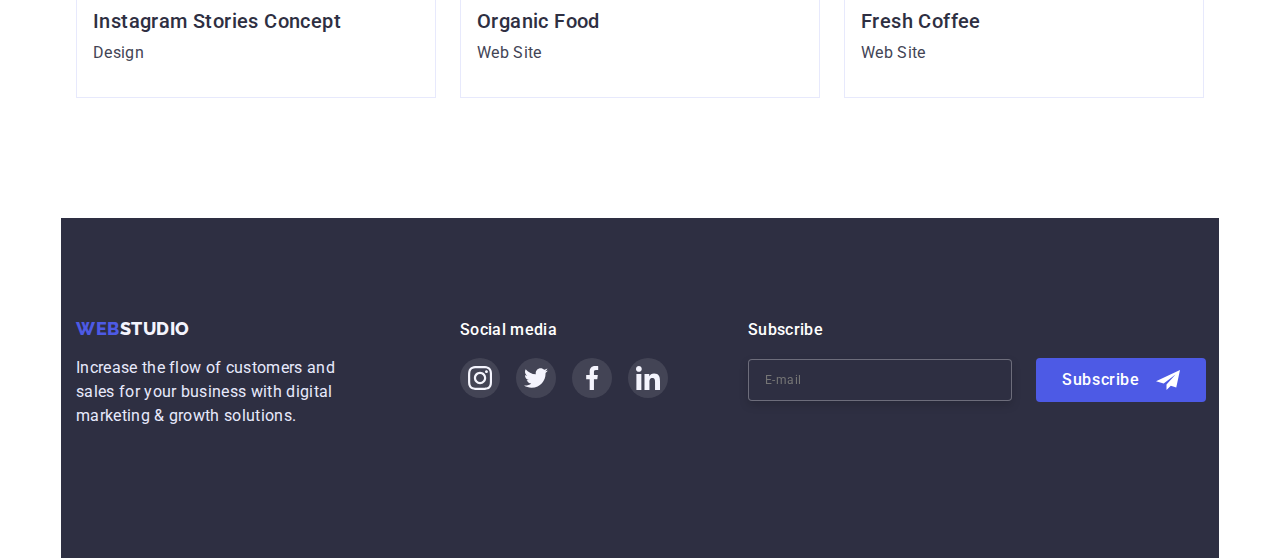
==== commit 3d2d6641: "add portfolio" ====
--- a/portfolio.html
+++ b/portfolio.html
@@ -153,13 +153,48 @@
             <li class="project-book-item">
               <a class="link project-titel" href="#">
                 <div class="overlay-wrapper">
-                  <img
-                    class="picture"
-                    src="./images/projeсts/banking.jpg"
-                    width="360"
-                    height="300"
-                    alt="app"
-                  />
+                  <picture>
+                    <source
+                      srcset="
+                        ./images/projeсts/banking/lep1-min.jpg 1x,
+                        ./images/projeсts/banking/lep2-min.jpg 2x
+                      "
+                      @media
+                      screen
+                      and
+                      (min-width:1200px)
+                    />
+                    <source
+                      srcset="
+                        ./images/projeсts/banking/tab1-min.jpg 1x,
+                        ./images/projeсts/banking/tab2-min.jpg 2x
+                      "
+                      @media
+                      screen
+                      and
+                      (min-width:768px)
+                      and
+                      (max-width:1199px)
+                    />
+                    <source
+                      srcset="
+                        ./images/projeсts/banking/mob1-min.jpg 1x,
+                        ./images/projeсts/banking/mob2-min.jpg 2x
+                      "
+                      @media
+                      screen
+                      and
+                      (max-width:767px)
+                    />
+                    <img
+                      class="picture"
+                      src="./images/projeсts/banking/mobile1-min.jpg"
+                      width="360"
+                      height="300"
+                      alt="app"
+                    />
+                  </picture>
+
                   <p class="overlay">
                     14 Stylish and User-Friendly App Design Concepts · Task
                     Manager App · Calorie Tracker App · Exotic Fruit Ecommerce
@@ -176,13 +211,48 @@
             <li class="project-book-item">
               <a href="#" class="link project-titel">
                 <div class="overlay-wrapper">
-                  <img
-                    class="picture"
-                    src="./images/projeсts/cashless.jpg"
-                    width="360"
-                    height="300"
-                    alt="pay with phone"
-                  />
+                  <picture>
+                    <source
+                      srcset="
+                        ./images/projeсts/cashless/lep1-min.jpg 1x,
+                        ./images/projeсts/cashless/lep2-min.jpg 2x
+                      "
+                      @media
+                      screen
+                      and
+                      (min-width:1200px)
+                    />
+                    <source
+                      srcset="
+                        ./images/projeсts/cashless/tab1-min.jpg 1x,
+                        ./images/projeсts/cashless/tab2-min.jpg 2x
+                      "
+                      @media
+                      screen
+                      and
+                      (min-width:768px)
+                      and
+                      (max-width:1199px)
+                    />
+                    <source
+                      srcset="
+                        ./images/projeсts/cashless/mob1-min.jpg 1x,
+                        ./images/projeсts/cashless/mob2-min.jpg 2x
+                      "
+                      @media
+                      screen
+                      and
+                      (max-width:767px)
+                    />
+                    <img
+                      class="picture"
+                      src="./images/projeсts/cashless/mob1-min.jpg"
+                      width="360"
+                      height="300"
+                      alt="pay with phone"
+                    />
+                  </picture>
+
                   <p class="overlay">
                     14 Stylish and User-Friendly App Design Concepts · Task
                     Manager App · Calorie Tracker App · Exotic Fruit Ecommerce
@@ -199,13 +269,48 @@
             <li class="project-book-item">
               <a href="#" class="link project-titel">
                 <div class="overlay-wrapper">
-                  <img
-                    class="picture"
-                    src="./images/projeсts/meditaion.jpg"
-                    width="360"
-                    height="300"
-                    alt="laptop"
-                  />
+                  <picture>
+                    <source
+                      srcset="
+                        ./images/projeсts/meditation/lep1-min.jpg 1x,
+                        ./images/projeсts/meditation/lep2-min.jpg 2x
+                      "
+                      @media
+                      screen
+                      and
+                      (min-width:1200px)
+                    />
+                    <source
+                      srcset="
+                        ./images/projeсts/meditation/tab1-min.jpg 1x,
+                        ./images/projeсts/meditation/tab2-min.jpg 2x
+                      "
+                      @media
+                      screen
+                      and
+                      (min-width:768px)
+                      and
+                      (max-width:1199px)
+                    />
+                    <source
+                      srcset="
+                        ./images/projeсts/meditation/mob1-min.jpg 1x,
+                        ./images/projeсts/meditation/mob2-min.jpg 2x
+                      "
+                      @media
+                      screen
+                      and
+                      (max-width:767px)
+                    />
+                    <img
+                      class="picture"
+                      src="./images/projeсts/meditation/mob1-min.jpg"
+                      width="360"
+                      height="300"
+                      alt="laptop"
+                    />
+                  </picture>
+
                   <p class="overlay">
                     14 Stylish and User-Friendly App Design Concepts · Task
                     Manager App · Calorie Tracker App · Exotic Fruit Ecommerce
@@ -222,13 +327,48 @@
             <li class="project-book-item">
               <a href="#" class="link project-titel">
                 <div class="overlay-wrapper">
-                  <img
-                    class="picture"
-                    src="./images/projeсts/taxi.jpg"
-                    width="360"
-                    height="300"
-                    alt="handson the steering wheel of a car"
-                  />
+                  <picture>
+                    <source
+                      srcset="
+                        ./images/projeсts/taxi/lep1-min.jpg 1x,
+                        ./images/projeсts/taxi/lep2-min.jpg 2x
+                      "
+                      @media
+                      screen
+                      and
+                      (min-width:1200px)
+                    />
+                    <source
+                      srcset="
+                        ./images/projeсts/taxi/tab1-min.jpg 1x,
+                        ./images/projeсts/taxi/tab2-min.jpg 2x
+                      "
+                      @media
+                      screen
+                      and
+                      (min-width:768px)
+                      and
+                      (max-width:1199px)
+                    />
+                    <source
+                      srcset="
+                        ./images/projeсts/taxi/mob1-min.jpg 1x,
+                        ./images/projeсts/taxi/mob2-min.jpg 2x
+                      "
+                      @media
+                      screen
+                      and
+                      (max-width:767px)
+                    />
+                    <img
+                      class="picture"
+                      src="./images/projeсts/taxi/mob1-min.jpg"
+                      width="360"
+                      height="300"
+                      alt="handson the steering wheel of a car"
+                    />
+                  </picture>
+
                   <p class="overlay">
                     14 Stylish and User-Friendly App Design Concepts · Task
                     Manager App · Calorie Tracker App · Exotic Fruit Ecommerce
@@ -245,13 +385,48 @@
             <li class="project-book-item">
               <a href="#" class="link project-titel">
                 <div class="overlay-wrapper">
-                  <img
-                    class="picture"
-                    src="./images/projeсts/screen.jpg"
-                    width="360"
-                    height="300"
-                    alt="Illustrations"
-                  />
+                  <picture>
+                    <source
+                      srcset="
+                        ./images/projeсts/screen/lep1-min.jpg 1x,
+                        ./images/projeсts/screen/lep2-min.jpg 2x
+                      "
+                      @media
+                      screen
+                      and
+                      (min-width:1200px)
+                    />
+                    <source
+                      srcset="
+                        ./images/projeсts/screen/tab1-min.jpg 1x,
+                        ./images/projeсts/screen/tab2-min.jpg 2x
+                      "
+                      @media
+                      screen
+                      and
+                      (min-width:768px)
+                      and
+                      (max-width:1199px)
+                    />
+                    <source
+                      srcset="
+                        ./images/projeсts/screen/mob1-min.jpg 1x,
+                        ./images/projeсts/screen/mob2-min.jpg 2x
+                      "
+                      @media
+                      screen
+                      and
+                      (max-width:767px)
+                    />
+                    <img
+                      class="picture"
+                      src="./images/projeсts/screen/mob1-min.jpg"
+                      width="360"
+                      height="300"
+                      alt="Illustrations"
+                    />
+                  </picture>
+
                   <p class="overlay">
                     14 Stylish and User-Friendly App Design Concepts · Task
                     Manager App · Calorie Tracker App · Exotic Fruit Ecommerce
@@ -268,11 +443,46 @@
             <li class="project-book-item">
               <a href="#" class="link project-titel">
                 <div class="overlay-wrapper">
-                  <img
-                    class="picture"
-                    src="./images/projeсts/online.jpg"
-                    alt="smiling girl"
-                  />
+                  <picture>
+                    <source
+                      srcset="
+                        ./images/projeсts/online/lep1-min.jpg 1x,
+                        ./images/projeсts/online/lep2-min.jpg 2x
+                      "
+                      @media
+                      screen
+                      and
+                      (min-width:1200px)
+                    />
+                    <source
+                      srcset="
+                        ./images/projeсts/online/tab1-min.jpg 1x,
+                        ./images/projeсts/online/tab2-min.jpg 2x
+                      "
+                      @media
+                      screen
+                      and
+                      (min-width:768px)
+                      and
+                      (max-width:1199px)
+                    />
+                    <source
+                      srcset="
+                        ./images/projeсts/online/mob1-min.jpg 1x,
+                        ./images/projeсts/online/mob2-min.jpg 2x
+                      "
+                      @media
+                      screen
+                      and
+                      (max-width:767px)
+                    />
+                    <img
+                      class="picture"
+                      src="./images/projeсts/online/mob1-min.jpg"
+                      alt="smiling girl"
+                    />
+                  </picture>
+
                   <p class="overlay">
                     14 Stylish and User-Friendly App Design Concepts · Task
                     Manager App · Calorie Tracker App · Exotic Fruit Ecommerce
@@ -289,11 +499,46 @@
             <li class="project-book-item">
               <a href="#" class="link project-titel">
                 <div class="overlay-wrapper">
-                  <img
-                    class="picture"
-                    src="./images/projeсts/instagram.jpg"
-                    alt="Stories"
-                  />
+                  <picture>
+                    <source
+                      srcset="
+                        ./images/projeсts/instagram/lep1-min.jpg 1x,
+                        ./images/projeсts/instagram/lep2-min.jpg 2x
+                      "
+                      @media
+                      screen
+                      and
+                      (min-width:1200px)
+                    />
+                    <source
+                      srcset="
+                        ./images/projeсts/instagram/tab1-min.jpg 1x,
+                        ./images/projeсts/instagram/tab2-min.jpg 2x
+                      "
+                      @media
+                      screen
+                      and
+                      (min-width:768px)
+                      and
+                      (max-width:1199px)
+                    />
+                    <source
+                      srcset="
+                        ./images/projeсts/instagram/mob1-min.jpg 1x,
+                        ./images/projeсts/instagram/mob2-min.jpg 2x
+                      "
+                      @media
+                      screen
+                      and
+                      (max-width:767px)
+                    />
+                    <img
+                      class="picture"
+                      src="./images/projeсts/instagram/mob1-min.jpg"
+                      alt="Stories"
+                    />
+                  </picture>
+
                   <p class="overlay">
                     14 Stylish and User-Friendly App Design Concepts · Task
                     Manager App · Calorie Tracker App · Exotic Fruit Ecommerce
@@ -310,11 +555,46 @@
             <li class="project-book-item">
               <a href="#" class="link project-titel">
                 <div class="overlay-wrapper">
-                  <img
-                    class="picture"
-                    src="./images/projeсts/organic.jpg"
-                    alt="food in a bag"
-                  />
+                  <picture>
+                    <source
+                      srcset="
+                        ./images/projeсts/organic/lep1-min.jpg 1x,
+                        ./images/projeсts/organic/lep2-min.jpg 2x
+                      "
+                      @media
+                      screen
+                      and
+                      (min-width:1200px)
+                    />
+                    <source
+                      srcset="
+                        ./images/projeсts/organic/tab1-min.jpg 1x,
+                        ./images/projeсts/organic/tab2-min.jpg 2x
+                      "
+                      @media
+                      screen
+                      and
+                      (min-width:768px)
+                      and
+                      (max-width:1199px)
+                    />
+                    <source
+                      srcset="
+                        ./images/projeсts/organic/mob1-min.jpg 1x,
+                        ./images/projeсts/organic/mob2-min.jpg 2x
+                      "
+                      @media
+                      screen
+                      and
+                      (max-width:767px)
+                    />
+                    <img
+                      class="picture"
+                      src="./images/projeсts/organic/mob1-min.jpg"
+                      alt="food in a bag"
+                    />
+                  </picture>
+
                   <p class="overlay">
                     14 Stylish and User-Friendly App Design Concepts · Task
                     Manager App · Calorie Tracker App · Exotic Fruit Ecommerce
@@ -330,11 +610,46 @@
             <li class="project-book-item">
               <a href="#" class="link project-titel">
                 <div class="overlay-wrapper">
-                  <img
-                    class="picture"
-                    src="./images/projeсts/fresh.jpg"
-                    alt="pouring milk into coffee"
-                  />
+                  <picture>
+                    <source
+                      srcset="
+                        ./images/projeсts/fresh/lep1-min.jpg 1x,
+                        ./images/projeсts/fresh/lep2-min.jpg 2x
+                      "
+                      @media
+                      screen
+                      and
+                      (min-width:1200px)
+                    />
+                    <source
+                      srcset="
+                        ./images/projeсts/fresh/tab1-min.jpg 1x,
+                        ./images/projeсts/fresh/tab2-min.jpg 2x
+                      "
+                      @media
+                      screen
+                      and
+                      (min-width:768px)
+                      and
+                      (max-width:1199px)
+                    />
+                    <source
+                      srcset="
+                        ./images/projeсts/fresh/mob1-min.jpg 1x
+                        ./images/projeсts/fresh/mob2-min.jpg 2x
+                      "
+                      @media
+                      screen
+                      and
+                      (max-width:767px)
+                    />
+                    <img
+                      class="picture"
+                      src="./images/projeсts/fresh/mob1-min.jpg"
+                      alt="pouring milk into coffee"
+                    />
+                  </picture>
+
                   <p class="overlay">
                     14 Stylish and User-Friendly App Design Concepts · Task
                     Manager App · Calorie Tracker App · Exotic Fruit Ecommerce
--- a/css/styles.css
+++ b/css/styles.css
@@ -293,10 +293,21 @@
         rgba(46, 47, 66, 0.7),
         rgba(46, 47, 66, 0.7)
       ),
-      url(../images/hero-mobile.jpg);
+      url(../images/hero/mob1.jpg);
   }
   .hero-name {
     width: 382px;
+  }
+}
+@media screen and (min-device-pixel-ratio: 2) and (max-width: 767px),
+  screen and (min-resolution: 192dpi) and (max-width: 767px),
+  screen and (min-resolution: 2dppx) and (max-width: 767px) {
+  .hero {
+    background-image: linear-gradient(
+        rgba(46, 47, 66, 0.7),
+        rgba(46, 47, 66, 0.7)
+      ),
+      url(../images/hero/mob2.jpg);
   }
 }
 .hero {
@@ -350,12 +361,23 @@
         rgba(46, 47, 66, 0.7),
         rgba(46, 47, 66, 0.7)
       ),
-      url(../images/hero-leptop-min.jpg);
+      url(../images/hero/tab1.jpg);
   }
   .hero-name {
     width: 496px;
     font-size: 56px;
     line-height: 60px;
+  }
+}
+@media screen and (min-device-pixel-ratio: 2) and (min-width: 768px) and (max-width: 1199px),
+  screen and (min-resolution: 192dpi) and (min-width: 768px) and (max-width: 1199px),
+  screen and (min-resolution: 2dppx) and (min-width: 768px) and (max-width: 1199px) {
+  .hero {
+    background-image: linear-gradient(
+        rgba(46, 47, 66, 0.7),
+        rgba(46, 47, 66, 0.7)
+      ),
+      url(../images/hero/tab2.jpg);
   }
 }
 @media screen and (min-width: 1200px) {
@@ -367,12 +389,23 @@
         rgba(46, 47, 66, 0.7),
         rgba(46, 47, 66, 0.7)
       ),
-      url(../images/hero.jpg);
+      url(../images/hero/lap1.jpg);
   }
   .hero-name {
     width: 496px;
     font-size: 56px;
     line-height: 60px;
+  }
+}
+@media screen and (min-device-pixel-ratio: 2) and (min-width: 1200px),
+  screen and (min-resolution: 192dpi) and (min-width: 1200px),
+  screen and (min-resolution: 2dppx) and (min-width: 1200px) {
+  .hero {
+    background-image: linear-gradient(
+        rgba(46, 47, 66, 0.7),
+        rgba(46, 47, 66, 0.7)
+      ),
+      url(../images/hero/lap2.jpg);
   }
 }
 /* -----------------hero-------------- */
@@ -1027,6 +1060,7 @@
 }
 
 /* =======================overlay================== */
+
 .overlay {
   position: absolute;
   left: 0;
@@ -1051,7 +1085,9 @@
 .project-titel:focus .overlay {
   transform: translate(0, 0);
 }
+
 /* =================modal window====================== */
+
 .backdrop {
   position: fixed;
   top: 0;
@@ -1101,6 +1137,7 @@
   fill: var(--main);
   border-color: transparent;
 }
+
 /* ==================modal-form==================== */
 
 .modal-title {
--- a/css/styles.css
+++ b/css/styles.css
@@ -293,10 +293,21 @@
         rgba(46, 47, 66, 0.7),
         rgba(46, 47, 66, 0.7)
       ),
-      url(../images/hero-mobile.jpg);
+      url(../images/hero/mob1.jpg);
   }
   .hero-name {
     width: 382px;
+  }
+}
+@media screen and (min-device-pixel-ratio: 2) and (max-width: 767px),
+  screen and (min-resolution: 192dpi) and (max-width: 767px),
+  screen and (min-resolution: 2dppx) and (max-width: 767px) {
+  .hero {
+    background-image: linear-gradient(
+        rgba(46, 47, 66, 0.7),
+        rgba(46, 47, 66, 0.7)
+      ),
+      url(../images/hero/mob2.jpg);
   }
 }
 .hero {
@@ -350,12 +361,23 @@
         rgba(46, 47, 66, 0.7),
         rgba(46, 47, 66, 0.7)
       ),
-      url(../images/hero-leptop-min.jpg);
+      url(../images/hero/tab1.jpg);
   }
   .hero-name {
     width: 496px;
     font-size: 56px;
     line-height: 60px;
+  }
+}
+@media screen and (min-device-pixel-ratio: 2) and (min-width: 768px) and (max-width: 1199px),
+  screen and (min-resolution: 192dpi) and (min-width: 768px) and (max-width: 1199px),
+  screen and (min-resolution: 2dppx) and (min-width: 768px) and (max-width: 1199px) {
+  .hero {
+    background-image: linear-gradient(
+        rgba(46, 47, 66, 0.7),
+        rgba(46, 47, 66, 0.7)
+      ),
+      url(../images/hero/tab2.jpg);
   }
 }
 @media screen and (min-width: 1200px) {
@@ -367,12 +389,23 @@
         rgba(46, 47, 66, 0.7),
         rgba(46, 47, 66, 0.7)
       ),
-      url(../images/hero.jpg);
+      url(../images/hero/lap1.jpg);
   }
   .hero-name {
     width: 496px;
     font-size: 56px;
     line-height: 60px;
+  }
+}
+@media screen and (min-device-pixel-ratio: 2) and (min-width: 1200px),
+  screen and (min-resolution: 192dpi) and (min-width: 1200px),
+  screen and (min-resolution: 2dppx) and (min-width: 1200px) {
+  .hero {
+    background-image: linear-gradient(
+        rgba(46, 47, 66, 0.7),
+        rgba(46, 47, 66, 0.7)
+      ),
+      url(../images/hero/lap2.jpg);
   }
 }
 /* -----------------hero-------------- */
@@ -1027,6 +1060,7 @@
 }
 
 /* =======================overlay================== */
+
 .overlay {
   position: absolute;
   left: 0;
@@ -1051,7 +1085,9 @@
 .project-titel:focus .overlay {
   transform: translate(0, 0);
 }
+
 /* =================modal window====================== */
+
 .backdrop {
   position: fixed;
   top: 0;
@@ -1101,6 +1137,7 @@
   fill: var(--main);
   border-color: transparent;
 }
+
 /* ==================modal-form==================== */
 
 .modal-title {
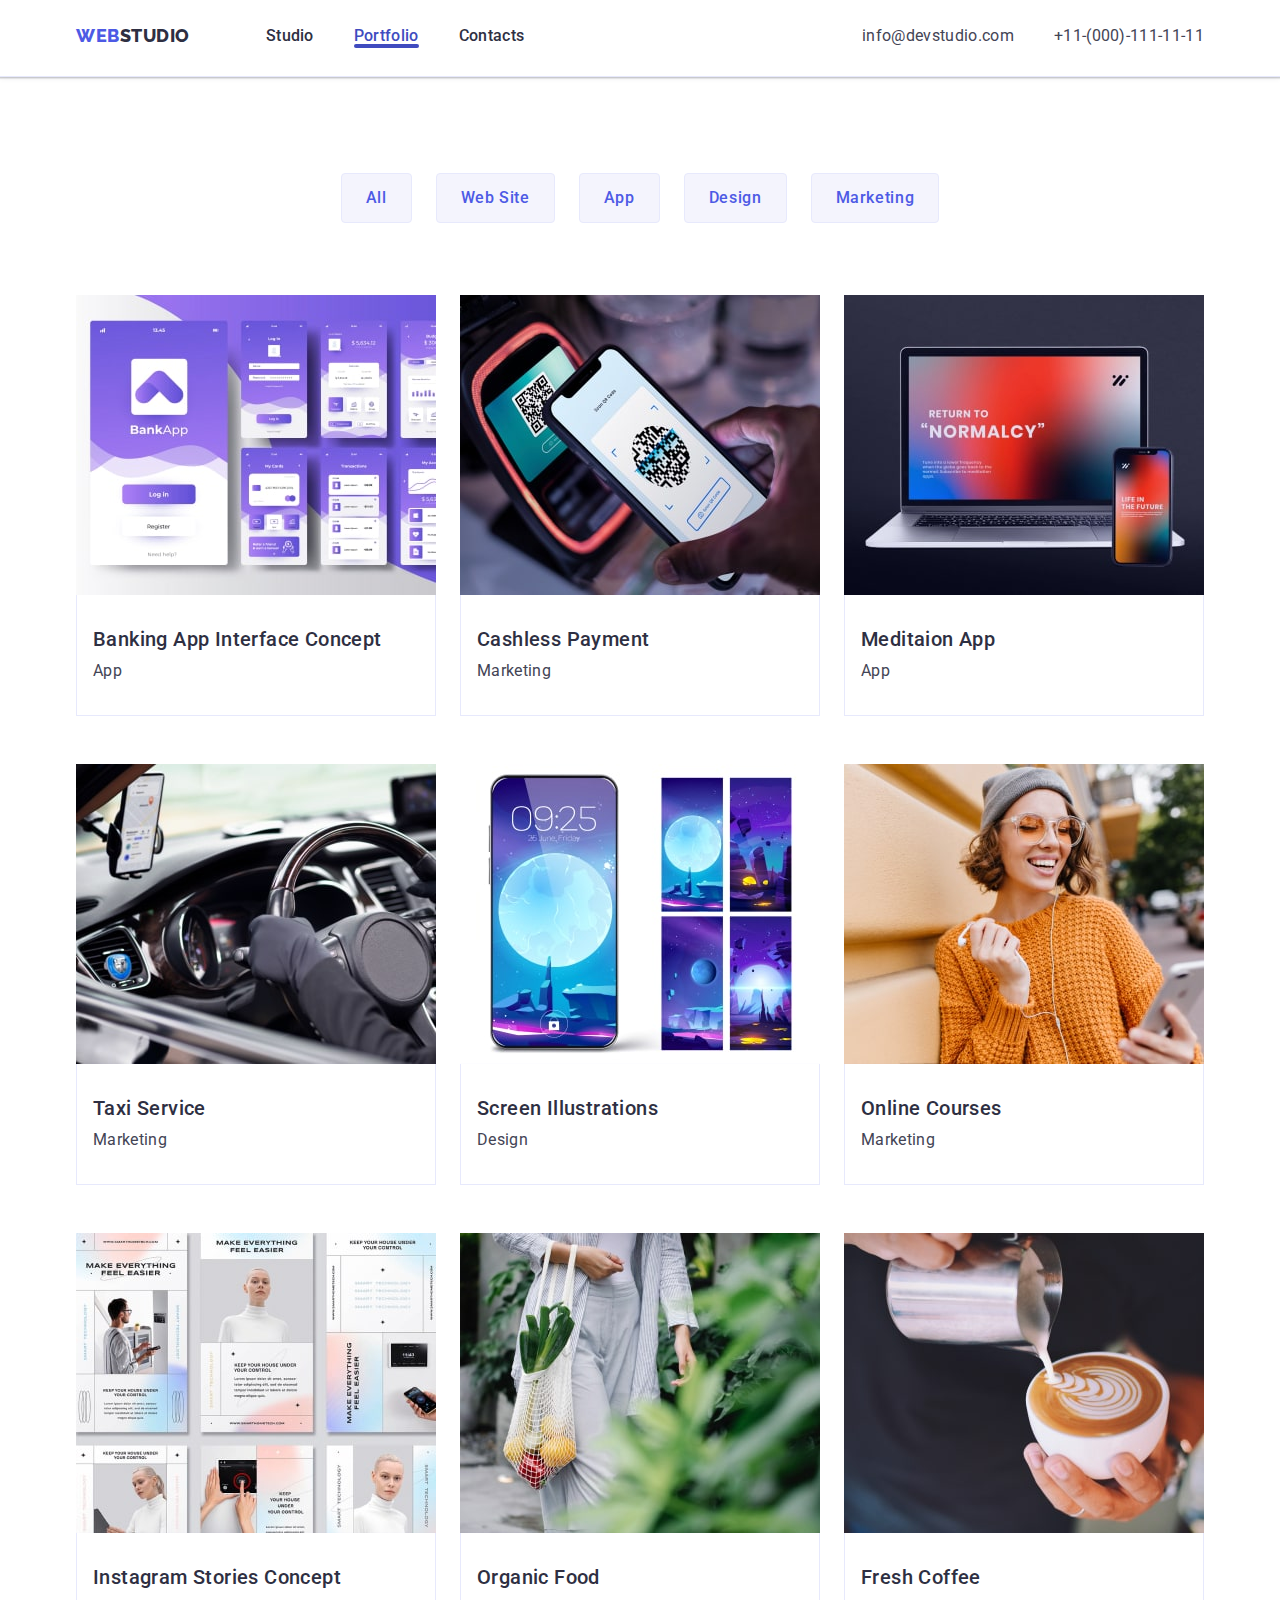
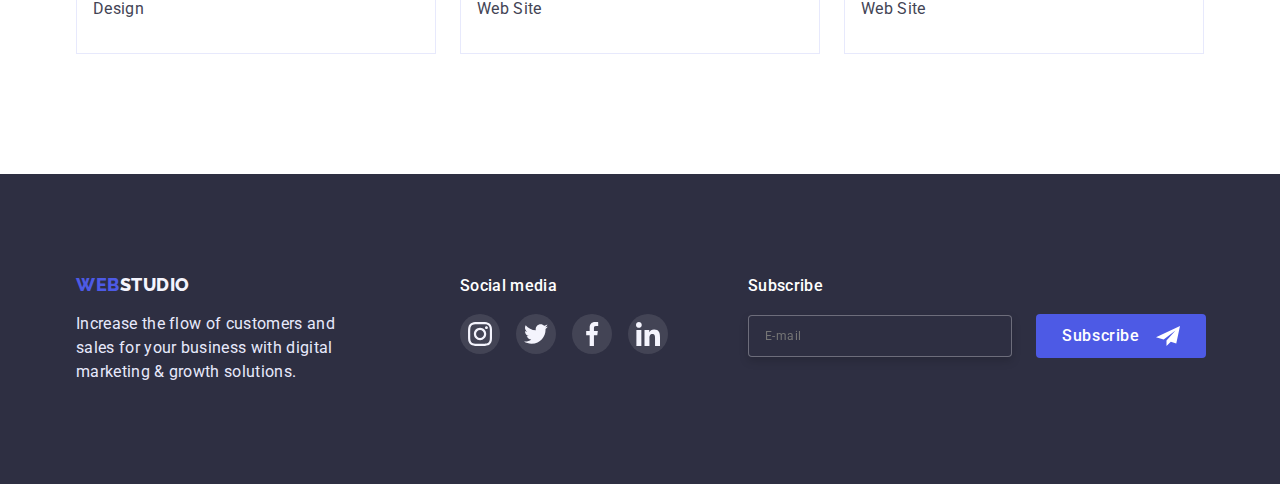
==== commit 99c73416: "add" ====
--- a/portfolio.html
+++ b/portfolio.html
@@ -21,8 +21,8 @@
   </head>
   <body>
     <!-- ===================navigation================== -->
-    <header class="line container">
-      <div class="header-page">
+    <header class="line">
+      <div class="header-page container">
         <nav class="header-page-nav">
           <a class="link logo" href="./index.html"
             ><span class="accent">Web</span>Studio</a
@@ -55,14 +55,14 @@
             </li>
           </ul>
         </address>
-        <button class="mobile-btn" type="button" data-modal-open>
+        <button class="mobile-btn" type="button" data-menu-open>
           <svg class="mobile-btn-icon" width="32" height="22">
             <use href="./images/icons.svg#icon-burger"></use>
           </svg>
         </button>
       </div>
-      <div class="mobile-menu" data-modal>
-        <button class="mobile-menu-close-btn" data-modal-close>
+      <div class="mobile-menu" data-menu>
+        <button class="mobile-menu-close-btn" data-menu-close>
           <svg class="mobilemenu-close-icon" width="8" height="8">
             <use href="./images/icons.svg#icon-close-black"></use>
           </svg>
@@ -128,9 +128,9 @@
     </header>
     <main>
       <!-- =====================our projects=================== -->
-      <section class="project container">
+      <section class="project">
         <h1 class="visually-hidden">our projects</h1>
-        <div class="">
+        <div class="project-wrapper container">
           <ul class="link btn-menu">
             <li class="btn-menu-item">
               <button type="button" class="project-button">All</button>
@@ -668,8 +668,8 @@
       </section>
     </main>
     <!-- ====================footer=================== -->
-    <footer class="container">
-      <div class="footer-box">
+    <footer>
+      <div class="footer-box container">
         <div class="footer-wrapper-logo">
           <a class="link logo-footer" href="./index.html"
             ><span class="accent">Web</span>Studio</a
--- a/css/styles.css
+++ b/css/styles.css
@@ -61,18 +61,25 @@
 
 /* --------------header------------- */
 /* ==============mobile================== */
+
 .container {
   padding-left: 15px;
   padding-right: 15px;
 }
 
-@media screen and (max-width: 767px) {
+@media screen and (min-width: 480px) {
   .container {
     width: 428px;
     margin-left: auto;
     margin-right: auto;
   }
-
+}
+header {
+  padding-top: 24px;
+  padding-bottom: 24px;
+}
+
+@media screen and (max-width: 767px) {
   .header-page-menu {
     display: none;
   }
@@ -84,8 +91,6 @@
   display: flex;
   align-items: center;
   justify-content: space-between;
-  padding-top: 24px;
-  padding-bottom: 24px;
 }
 .accent {
   color: var(--primary-brand);
@@ -93,8 +98,7 @@
 
 .logo {
   margin-right: 76px;
-  padding-top: 24px;
-  padding-bottom: 24px;
+
   font-family: "Raleway", sans-serif;
   font-weight: 800;
   font-size: 18px;
@@ -112,7 +116,8 @@
   stroke: #2e2f42;
 }
 /* ============mobile menu=============== */
-
+@media screen and (max-height: 915px) {
+}
 @media screen and (max-width: 767px) {
   .mobile-menu {
     position: fixed;
@@ -120,7 +125,6 @@
     left: 0;
     width: 100%;
     height: 100%;
-    max-height: 796px;
     padding: 80px 35px 40px 40px;
     background-color: #fff;
     z-index: 1000;
@@ -129,6 +133,7 @@
     pointer-events: none;
     transition: opacity var(--transinion-btn);
   }
+
   .mobile-menu.is-open {
     opacity: 1;
     visibility: visible;
@@ -139,12 +144,20 @@
     position: absolute;
     top: 0;
     right: 0;
+    width: 24px;
+    height: 24px;
     margin-top: 24px;
     margin-right: 24px;
-
     background: #e7e9fc;
     border: 1px solid rgba(0, 0, 0, 0.1);
     border-radius: 50%;
+    display: flex;
+    justify-content: center;
+    align-items: center;
+  }
+  .mobile-menu-list {
+    margin-left: auto;
+    margin-right: auto;
   }
   .mobile-menu-item {
     font-weight: 700;
@@ -175,6 +188,7 @@
     letter-spacing: 0.02em;
     text-transform: capitalize;
     color: var(--primary-brand);
+    text-decoration: none;
   }
   .mobile-menu-connect-mail {
     font-weight: 500;
@@ -182,6 +196,7 @@
     line-height: 24px;
     letter-spacing: 0.02em;
     color: var(--text);
+    text-decoration: none;
   }
   .mobile-menu-connect:nth-child(1) {
     margin-bottom: 40px;
@@ -189,7 +204,7 @@
   .mobile-soc {
     display: flex;
   }
-  .mobile-soc-item {
+  .mobile-soc-icon {
     width: 40px;
     height: 40px;
     background: var(--primary-brand);
@@ -201,15 +216,27 @@
   .mobile-soc-item:not(:last-child) {
     margin-right: 56px;
   }
+  .mobile-soc-icon {
+    display: flex;
+    justify-content: center;
+    align-items: center;
+    transition: background-color var(--transinion-btn);
+  }
+  .mobile-soc-icon:hover,
+  .mobile-soc-icon:focus {
+    filter: drop-shadow(0px 4px 4px rgba(0, 0, 0, 0.25));
+    background-color: var(--pressed-state);
+  }
 }
 
 /* ==============mobile menu============ */
 /* ==============tablet============ */
 @media screen and (min-width: 768px) {
+  header {
+    padding-bottom: 12px;
+  }
   .container {
     width: 768px;
-    margin-left: auto;
-    margin-right: auto;
   }
   .mobile-btn {
     display: none;
@@ -234,10 +261,6 @@
   .connection {
     font-style: normal;
     margin-left: auto;
-  }
-
-  .mail {
-    margin-right: 40px;
   }
 
   .contacts {
@@ -255,8 +278,6 @@
   }
   .page-navigation {
     position: relative;
-    padding-top: 24px;
-    padding-bottom: 24px;
     font-weight: 500;
     font-size: 16px;
     line-height: 1.5;
@@ -274,20 +295,24 @@
 /* ==================desktop================ */
 
 @media screen and (min-width: 1200px) {
+  header {
+    padding-bottom: 28px;
+  }
   .container {
     width: 1158px;
-    padding-left: 15px;
-    padding-right: 15px;
   }
   .header-page-connect {
     display: flex;
     align-items: center;
+  }
+  .mail {
+    margin-right: 40px;
   }
 }
 /* ===============hero mobile============== */
 @media screen and (max-width: 767px) {
   .hero {
-    padding-top: 112px;
+    padding-top: 120px;
     padding-bottom: 112px;
     background-image: linear-gradient(
         rgba(46, 47, 66, 0.7),
@@ -296,7 +321,7 @@
       url(../images/hero/mob1.jpg);
   }
   .hero-name {
-    width: 382px;
+    max-width: 320px;
   }
 }
 @media screen and (min-device-pixel-ratio: 2) and (max-width: 767px),
@@ -361,7 +386,7 @@
         rgba(46, 47, 66, 0.7),
         rgba(46, 47, 66, 0.7)
       ),
-      url(../images/hero/tab1.jpg);
+      url(../images/hero/tab2.jpg);
   }
   .hero-name {
     width: 496px;
@@ -384,7 +409,7 @@
   .hero {
     padding-top: 188px;
     padding-bottom: 188px;
-    height: 600px;
+    /* height: 600px; */
     background-image: linear-gradient(
         rgba(46, 47, 66, 0.7),
         rgba(46, 47, 66, 0.7)
@@ -430,7 +455,7 @@
 
 /*---------------------top priorities ------------------ */
 @media screen and (max-width: 767px) {
-  .page:not(last-child) {
+  .page:not(:last-child) {
     margin-bottom: 72px;
   }
 }
@@ -477,6 +502,7 @@
   .priorities {
     display: flex;
     flex-wrap: wrap;
+    column-gap: 24px;
   }
   .page {
     width: calc((100% - 24px) / 2);
@@ -580,20 +606,29 @@
 }
 
 /*-------------------------------- our team----------------------- */
+
+@media screen and (max-width: 767px) {
+  .team {
+    padding-top: 96px;
+    padding-bottom: 128px;
+  }
+  .team-container {
+    width: 264px;
+    margin-left: auto;
+    margin-right: auto;
+    padding-left: 0;
+    padding-right: 0;
+  }
+  .team-page {
+    padding: 32px 14px;
+  }
+
+  .team-titel:not(:last-child) {
+    margin-bottom: 72px;
+  }
+}
 .team {
   background-color: var(--light);
-}
-
-@media screen and (max-width: 767px) {
-  .team {
-    background-color: var(--light);
-    padding-top: 96px;
-    padding-bottom: 128px;
-  }
-
-  .team-titel:not(:last-child) {
-    margin-bottom: 72px;
-  }
 }
 
 .team-item {
@@ -610,9 +645,6 @@
   box-shadow: 0px 1px 6px rgba(46, 47, 66, 0.08),
     0px 1px 1px rgba(46, 47, 66, 0.16), 0px 2px 1px rgba(46, 47, 66, 0.08);
   border-radius: 0px 0px 4px 4px;
-}
-.team-page {
-  padding: 32px 16px;
 }
 
 .name {
@@ -656,8 +688,12 @@
 
 @media screen and (min-width: 768px) and (max-width: 1199px) {
   .team {
-    padding-top: 96px;
-    padding-bottom: 104px;
+    padding: 96px 108px 104px;
+    /* padding-top: 96px;
+    padding-bottom: 104px; */
+  }
+  .team-page {
+    padding: 32px 16px;
   }
   .team-section {
     display: flex;
@@ -669,11 +705,15 @@
     width: calc((100% - 24px) / 2);
   }
 }
+
 @media screen and (min-width: 1200px) {
   .team {
     padding-top: 120px;
     padding-bottom: 120px;
   }
+  .team-page {
+    padding: 32px 16px;
+  }
   .team-titel:not(:last-child) {
     margin-right: 24px;
   }
@@ -684,19 +724,22 @@
 
 /* =====================customers================ */
 @media screen and (max-width: 767px) {
-  .customers-box {
-    display: flex;
-    flex-wrap: wrap;
-    column-gap: 16px;
-    row-gap: 72px;
-  }
   .customers-box-item {
     width: calc((100% - 16px) / 2);
   }
   .customers-item {
     width: 190px;
   }
-}
+  .customers-box {
+    column-gap: 16px;
+  }
+}
+.customers-box {
+  display: flex;
+  flex-wrap: wrap;
+  row-gap: 72px;
+}
+
 .customers {
   padding-top: 96px;
   padding-bottom: 96px;
@@ -728,30 +771,36 @@
   fill: var(--pressed-state);
 }
 @media screen and (min-width: 768px) and (max-width: 1199px) {
+  .tab-container {
+    width: 552px;
+    margin-left: auto;
+    margin-right: auto;
+    padding-left: 0;
+    padding-right: 0;
+  }
+
   .customers-box {
     display: flex;
     flex-wrap: wrap;
-    column-gap: 16px;
-    row-gap: 72px;
-  }
-  .customers-box-item {
-    flex-basis: calc((100% - 48px) / 3);
-  }
-}
+    column-gap: 24px;
+  }
+}
+.customers-item {
+  width: 168px;
+}
+
 @media screen and (min-width: 1200px) {
   .customers {
-    padding-top: 130px;
+    padding-top: 120px;
     padding-bottom: 120px;
   }
+
   .customers-box {
     display: flex;
     justify-content: center;
   }
   .customers-box-item:not(:last-child) {
     margin-right: 24px;
-  }
-  .customers-item {
-    width: 168px;
   }
 }
 
@@ -841,15 +890,20 @@
     padding-bottom: 96px;
   }
   .footer-box {
-    display: flex;
+    width: 552px;
+    margin-left: auto;
+    margin-right: auto;
+    display: flex;
+
     flex-wrap: wrap;
+    padding-left: 0;
+    padding-right: 0;
   }
   .footer-wrapper-logo {
-    margin-left: 108px;
     margin-right: 24px;
   }
   .form-wrapper {
-    margin-left: 108px;
+    /* margin-left: 108px; */
   }
   .form {
     display: flex;
@@ -861,7 +915,7 @@
 @media screen and (min-width: 1200px) {
   footer {
     padding-top: 100px;
-    padding-bottom: 130px;
+    padding-bottom: 100px;
   }
   .footer-box {
     display: flex;
@@ -880,7 +934,6 @@
 }
 
 /* ================================form=================== */
-
 .form-title {
   margin-bottom: 16px;
   font-weight: 500;
@@ -954,6 +1007,10 @@
   }
   .project-book-item:not(:last-child) {
     margin-bottom: 48px;
+  }
+  .project-wrapper {
+    margin-right: auto;
+    margin-left: auto;
   }
 }
 
--- a/css/styles.css
+++ b/css/styles.css
@@ -61,18 +61,25 @@
 
 /* --------------header------------- */
 /* ==============mobile================== */
+
 .container {
   padding-left: 15px;
   padding-right: 15px;
 }
 
-@media screen and (max-width: 767px) {
+@media screen and (min-width: 480px) {
   .container {
     width: 428px;
     margin-left: auto;
     margin-right: auto;
   }
-
+}
+header {
+  padding-top: 24px;
+  padding-bottom: 24px;
+}
+
+@media screen and (max-width: 767px) {
   .header-page-menu {
     display: none;
   }
@@ -84,8 +91,6 @@
   display: flex;
   align-items: center;
   justify-content: space-between;
-  padding-top: 24px;
-  padding-bottom: 24px;
 }
 .accent {
   color: var(--primary-brand);
@@ -93,8 +98,7 @@
 
 .logo {
   margin-right: 76px;
-  padding-top: 24px;
-  padding-bottom: 24px;
+
   font-family: "Raleway", sans-serif;
   font-weight: 800;
   font-size: 18px;
@@ -112,7 +116,8 @@
   stroke: #2e2f42;
 }
 /* ============mobile menu=============== */
-
+@media screen and (max-height: 915px) {
+}
 @media screen and (max-width: 767px) {
   .mobile-menu {
     position: fixed;
@@ -120,7 +125,6 @@
     left: 0;
     width: 100%;
     height: 100%;
-    max-height: 796px;
     padding: 80px 35px 40px 40px;
     background-color: #fff;
     z-index: 1000;
@@ -129,6 +133,7 @@
     pointer-events: none;
     transition: opacity var(--transinion-btn);
   }
+
   .mobile-menu.is-open {
     opacity: 1;
     visibility: visible;
@@ -139,12 +144,20 @@
     position: absolute;
     top: 0;
     right: 0;
+    width: 24px;
+    height: 24px;
     margin-top: 24px;
     margin-right: 24px;
-
     background: #e7e9fc;
     border: 1px solid rgba(0, 0, 0, 0.1);
     border-radius: 50%;
+    display: flex;
+    justify-content: center;
+    align-items: center;
+  }
+  .mobile-menu-list {
+    margin-left: auto;
+    margin-right: auto;
   }
   .mobile-menu-item {
     font-weight: 700;
@@ -175,6 +188,7 @@
     letter-spacing: 0.02em;
     text-transform: capitalize;
     color: var(--primary-brand);
+    text-decoration: none;
   }
   .mobile-menu-connect-mail {
     font-weight: 500;
@@ -182,6 +196,7 @@
     line-height: 24px;
     letter-spacing: 0.02em;
     color: var(--text);
+    text-decoration: none;
   }
   .mobile-menu-connect:nth-child(1) {
     margin-bottom: 40px;
@@ -189,7 +204,7 @@
   .mobile-soc {
     display: flex;
   }
-  .mobile-soc-item {
+  .mobile-soc-icon {
     width: 40px;
     height: 40px;
     background: var(--primary-brand);
@@ -201,15 +216,27 @@
   .mobile-soc-item:not(:last-child) {
     margin-right: 56px;
   }
+  .mobile-soc-icon {
+    display: flex;
+    justify-content: center;
+    align-items: center;
+    transition: background-color var(--transinion-btn);
+  }
+  .mobile-soc-icon:hover,
+  .mobile-soc-icon:focus {
+    filter: drop-shadow(0px 4px 4px rgba(0, 0, 0, 0.25));
+    background-color: var(--pressed-state);
+  }
 }
 
 /* ==============mobile menu============ */
 /* ==============tablet============ */
 @media screen and (min-width: 768px) {
+  header {
+    padding-bottom: 12px;
+  }
   .container {
     width: 768px;
-    margin-left: auto;
-    margin-right: auto;
   }
   .mobile-btn {
     display: none;
@@ -234,10 +261,6 @@
   .connection {
     font-style: normal;
     margin-left: auto;
-  }
-
-  .mail {
-    margin-right: 40px;
   }
 
   .contacts {
@@ -255,8 +278,6 @@
   }
   .page-navigation {
     position: relative;
-    padding-top: 24px;
-    padding-bottom: 24px;
     font-weight: 500;
     font-size: 16px;
     line-height: 1.5;
@@ -274,20 +295,24 @@
 /* ==================desktop================ */
 
 @media screen and (min-width: 1200px) {
+  header {
+    padding-bottom: 28px;
+  }
   .container {
     width: 1158px;
-    padding-left: 15px;
-    padding-right: 15px;
   }
   .header-page-connect {
     display: flex;
     align-items: center;
+  }
+  .mail {
+    margin-right: 40px;
   }
 }
 /* ===============hero mobile============== */
 @media screen and (max-width: 767px) {
   .hero {
-    padding-top: 112px;
+    padding-top: 120px;
     padding-bottom: 112px;
     background-image: linear-gradient(
         rgba(46, 47, 66, 0.7),
@@ -296,7 +321,7 @@
       url(../images/hero/mob1.jpg);
   }
   .hero-name {
-    width: 382px;
+    max-width: 320px;
   }
 }
 @media screen and (min-device-pixel-ratio: 2) and (max-width: 767px),
@@ -361,7 +386,7 @@
         rgba(46, 47, 66, 0.7),
         rgba(46, 47, 66, 0.7)
       ),
-      url(../images/hero/tab1.jpg);
+      url(../images/hero/tab2.jpg);
   }
   .hero-name {
     width: 496px;
@@ -384,7 +409,7 @@
   .hero {
     padding-top: 188px;
     padding-bottom: 188px;
-    height: 600px;
+    /* height: 600px; */
     background-image: linear-gradient(
         rgba(46, 47, 66, 0.7),
         rgba(46, 47, 66, 0.7)
@@ -430,7 +455,7 @@
 
 /*---------------------top priorities ------------------ */
 @media screen and (max-width: 767px) {
-  .page:not(last-child) {
+  .page:not(:last-child) {
     margin-bottom: 72px;
   }
 }
@@ -477,6 +502,7 @@
   .priorities {
     display: flex;
     flex-wrap: wrap;
+    column-gap: 24px;
   }
   .page {
     width: calc((100% - 24px) / 2);
@@ -580,20 +606,29 @@
 }
 
 /*-------------------------------- our team----------------------- */
+
+@media screen and (max-width: 767px) {
+  .team {
+    padding-top: 96px;
+    padding-bottom: 128px;
+  }
+  .team-container {
+    width: 264px;
+    margin-left: auto;
+    margin-right: auto;
+    padding-left: 0;
+    padding-right: 0;
+  }
+  .team-page {
+    padding: 32px 14px;
+  }
+
+  .team-titel:not(:last-child) {
+    margin-bottom: 72px;
+  }
+}
 .team {
   background-color: var(--light);
-}
-
-@media screen and (max-width: 767px) {
-  .team {
-    background-color: var(--light);
-    padding-top: 96px;
-    padding-bottom: 128px;
-  }
-
-  .team-titel:not(:last-child) {
-    margin-bottom: 72px;
-  }
 }
 
 .team-item {
@@ -610,9 +645,6 @@
   box-shadow: 0px 1px 6px rgba(46, 47, 66, 0.08),
     0px 1px 1px rgba(46, 47, 66, 0.16), 0px 2px 1px rgba(46, 47, 66, 0.08);
   border-radius: 0px 0px 4px 4px;
-}
-.team-page {
-  padding: 32px 16px;
 }
 
 .name {
@@ -656,8 +688,12 @@
 
 @media screen and (min-width: 768px) and (max-width: 1199px) {
   .team {
-    padding-top: 96px;
-    padding-bottom: 104px;
+    padding: 96px 108px 104px;
+    /* padding-top: 96px;
+    padding-bottom: 104px; */
+  }
+  .team-page {
+    padding: 32px 16px;
   }
   .team-section {
     display: flex;
@@ -669,11 +705,15 @@
     width: calc((100% - 24px) / 2);
   }
 }
+
 @media screen and (min-width: 1200px) {
   .team {
     padding-top: 120px;
     padding-bottom: 120px;
   }
+  .team-page {
+    padding: 32px 16px;
+  }
   .team-titel:not(:last-child) {
     margin-right: 24px;
   }
@@ -684,19 +724,22 @@
 
 /* =====================customers================ */
 @media screen and (max-width: 767px) {
-  .customers-box {
-    display: flex;
-    flex-wrap: wrap;
-    column-gap: 16px;
-    row-gap: 72px;
-  }
   .customers-box-item {
     width: calc((100% - 16px) / 2);
   }
   .customers-item {
     width: 190px;
   }
-}
+  .customers-box {
+    column-gap: 16px;
+  }
+}
+.customers-box {
+  display: flex;
+  flex-wrap: wrap;
+  row-gap: 72px;
+}
+
 .customers {
   padding-top: 96px;
   padding-bottom: 96px;
@@ -728,30 +771,36 @@
   fill: var(--pressed-state);
 }
 @media screen and (min-width: 768px) and (max-width: 1199px) {
+  .tab-container {
+    width: 552px;
+    margin-left: auto;
+    margin-right: auto;
+    padding-left: 0;
+    padding-right: 0;
+  }
+
   .customers-box {
     display: flex;
     flex-wrap: wrap;
-    column-gap: 16px;
-    row-gap: 72px;
-  }
-  .customers-box-item {
-    flex-basis: calc((100% - 48px) / 3);
-  }
-}
+    column-gap: 24px;
+  }
+}
+.customers-item {
+  width: 168px;
+}
+
 @media screen and (min-width: 1200px) {
   .customers {
-    padding-top: 130px;
+    padding-top: 120px;
     padding-bottom: 120px;
   }
+
   .customers-box {
     display: flex;
     justify-content: center;
   }
   .customers-box-item:not(:last-child) {
     margin-right: 24px;
-  }
-  .customers-item {
-    width: 168px;
   }
 }
 
@@ -841,15 +890,20 @@
     padding-bottom: 96px;
   }
   .footer-box {
-    display: flex;
+    width: 552px;
+    margin-left: auto;
+    margin-right: auto;
+    display: flex;
+
     flex-wrap: wrap;
+    padding-left: 0;
+    padding-right: 0;
   }
   .footer-wrapper-logo {
-    margin-left: 108px;
     margin-right: 24px;
   }
   .form-wrapper {
-    margin-left: 108px;
+    /* margin-left: 108px; */
   }
   .form {
     display: flex;
@@ -861,7 +915,7 @@
 @media screen and (min-width: 1200px) {
   footer {
     padding-top: 100px;
-    padding-bottom: 130px;
+    padding-bottom: 100px;
   }
   .footer-box {
     display: flex;
@@ -880,7 +934,6 @@
 }
 
 /* ================================form=================== */
-
 .form-title {
   margin-bottom: 16px;
   font-weight: 500;
@@ -954,6 +1007,10 @@
   }
   .project-book-item:not(:last-child) {
     margin-bottom: 48px;
+  }
+  .project-wrapper {
+    margin-right: auto;
+    margin-left: auto;
   }
 }
 
